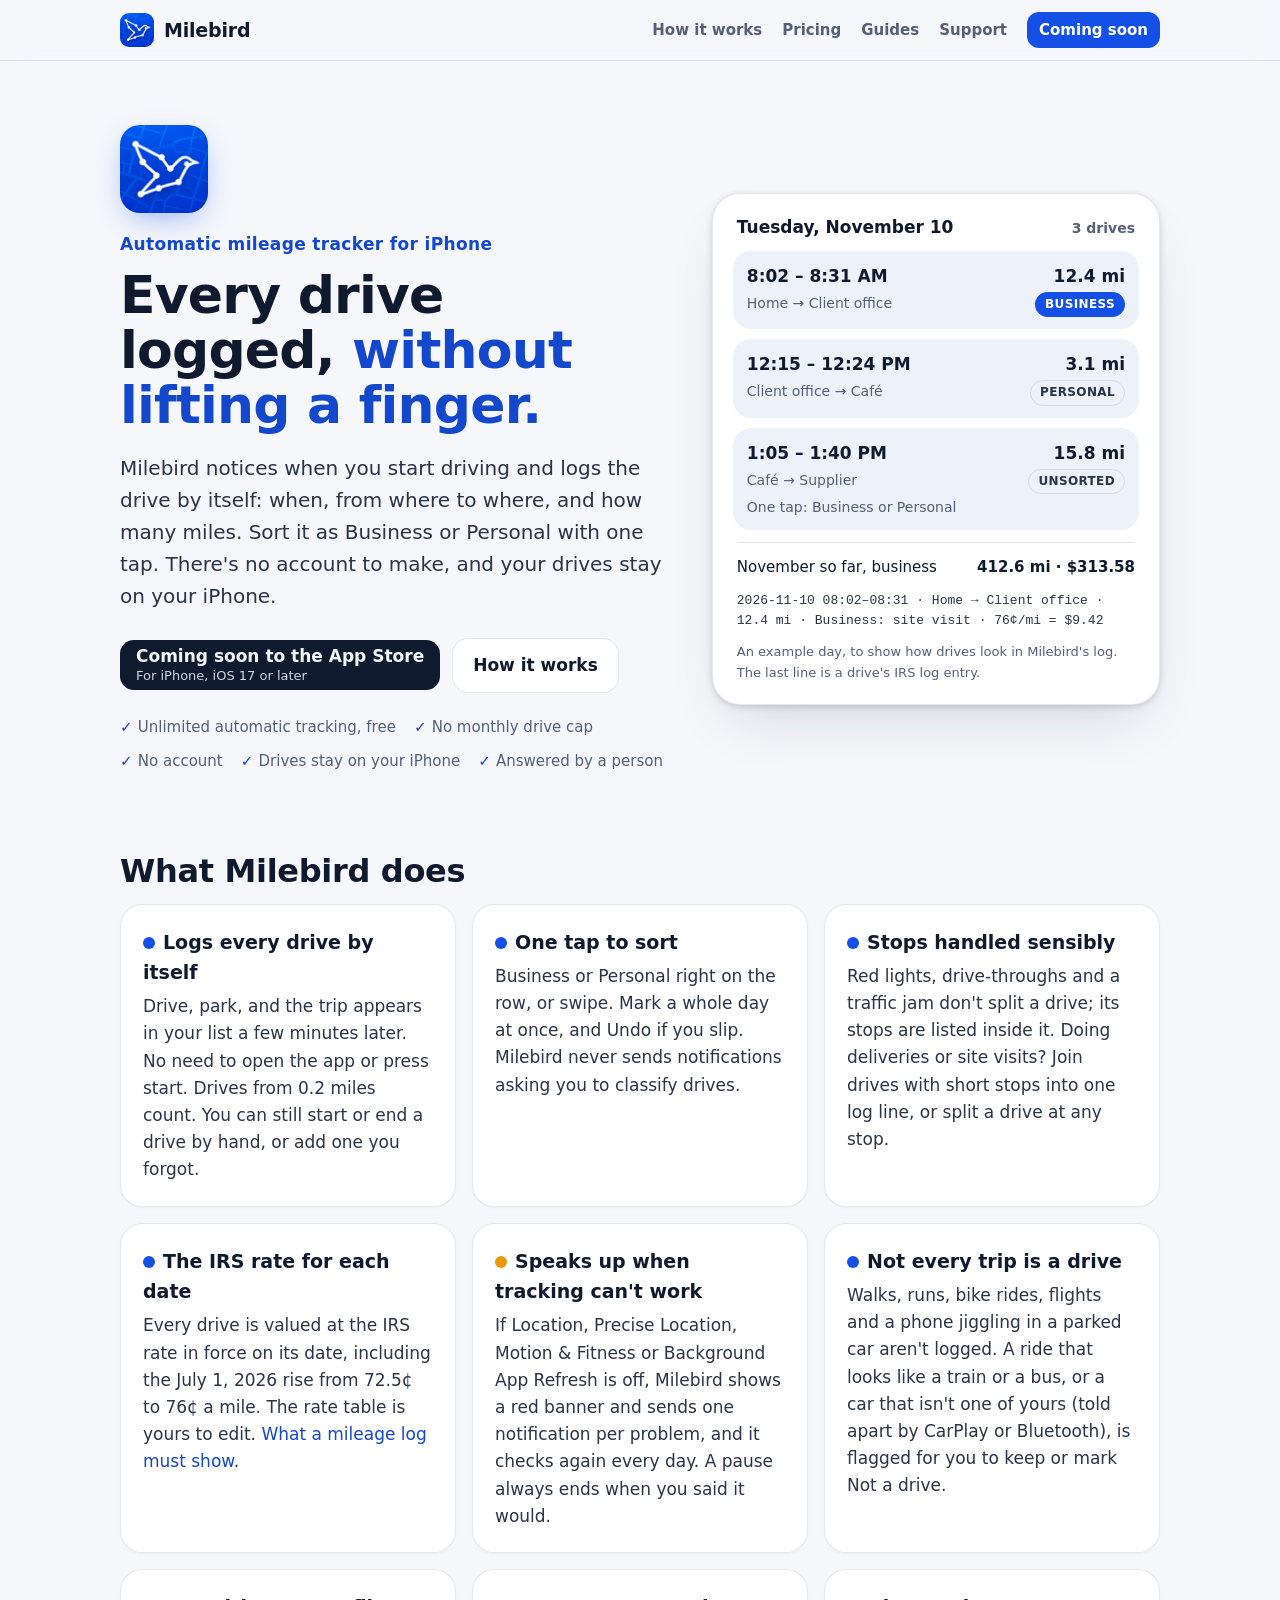
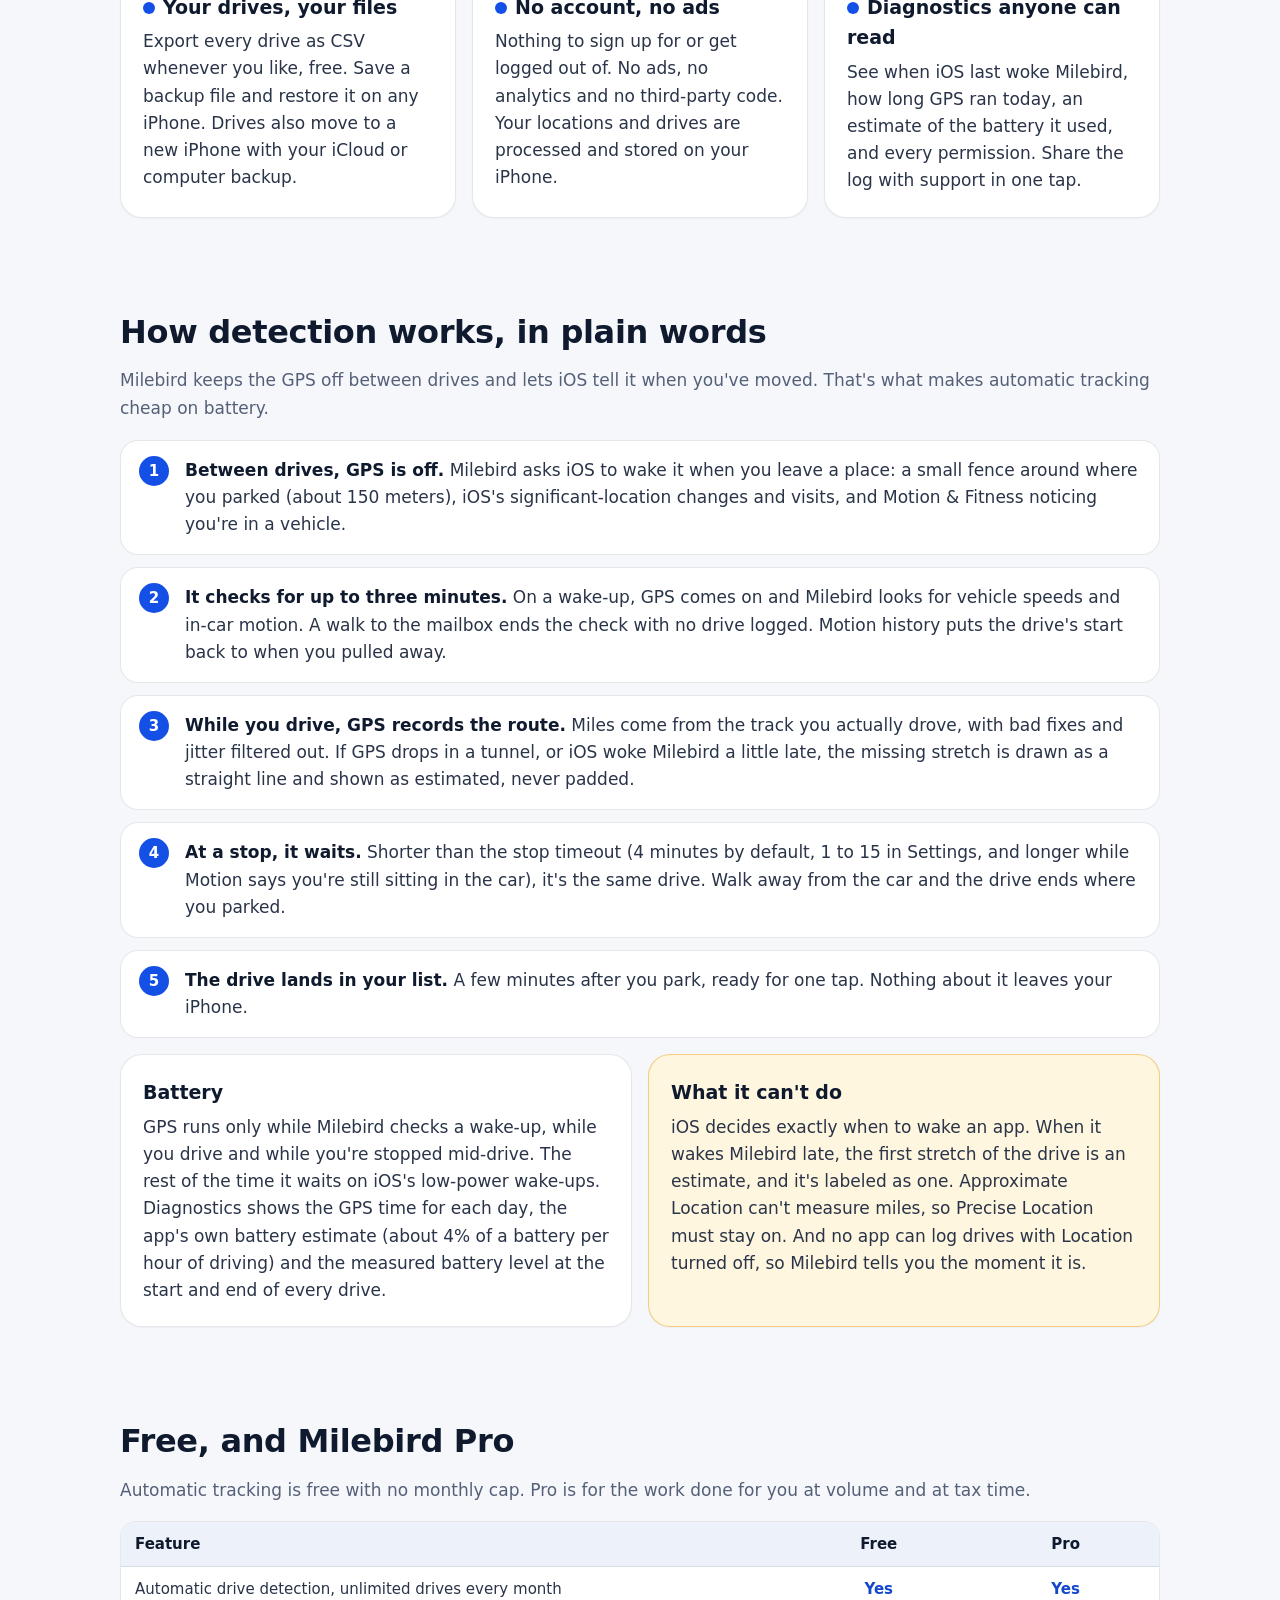
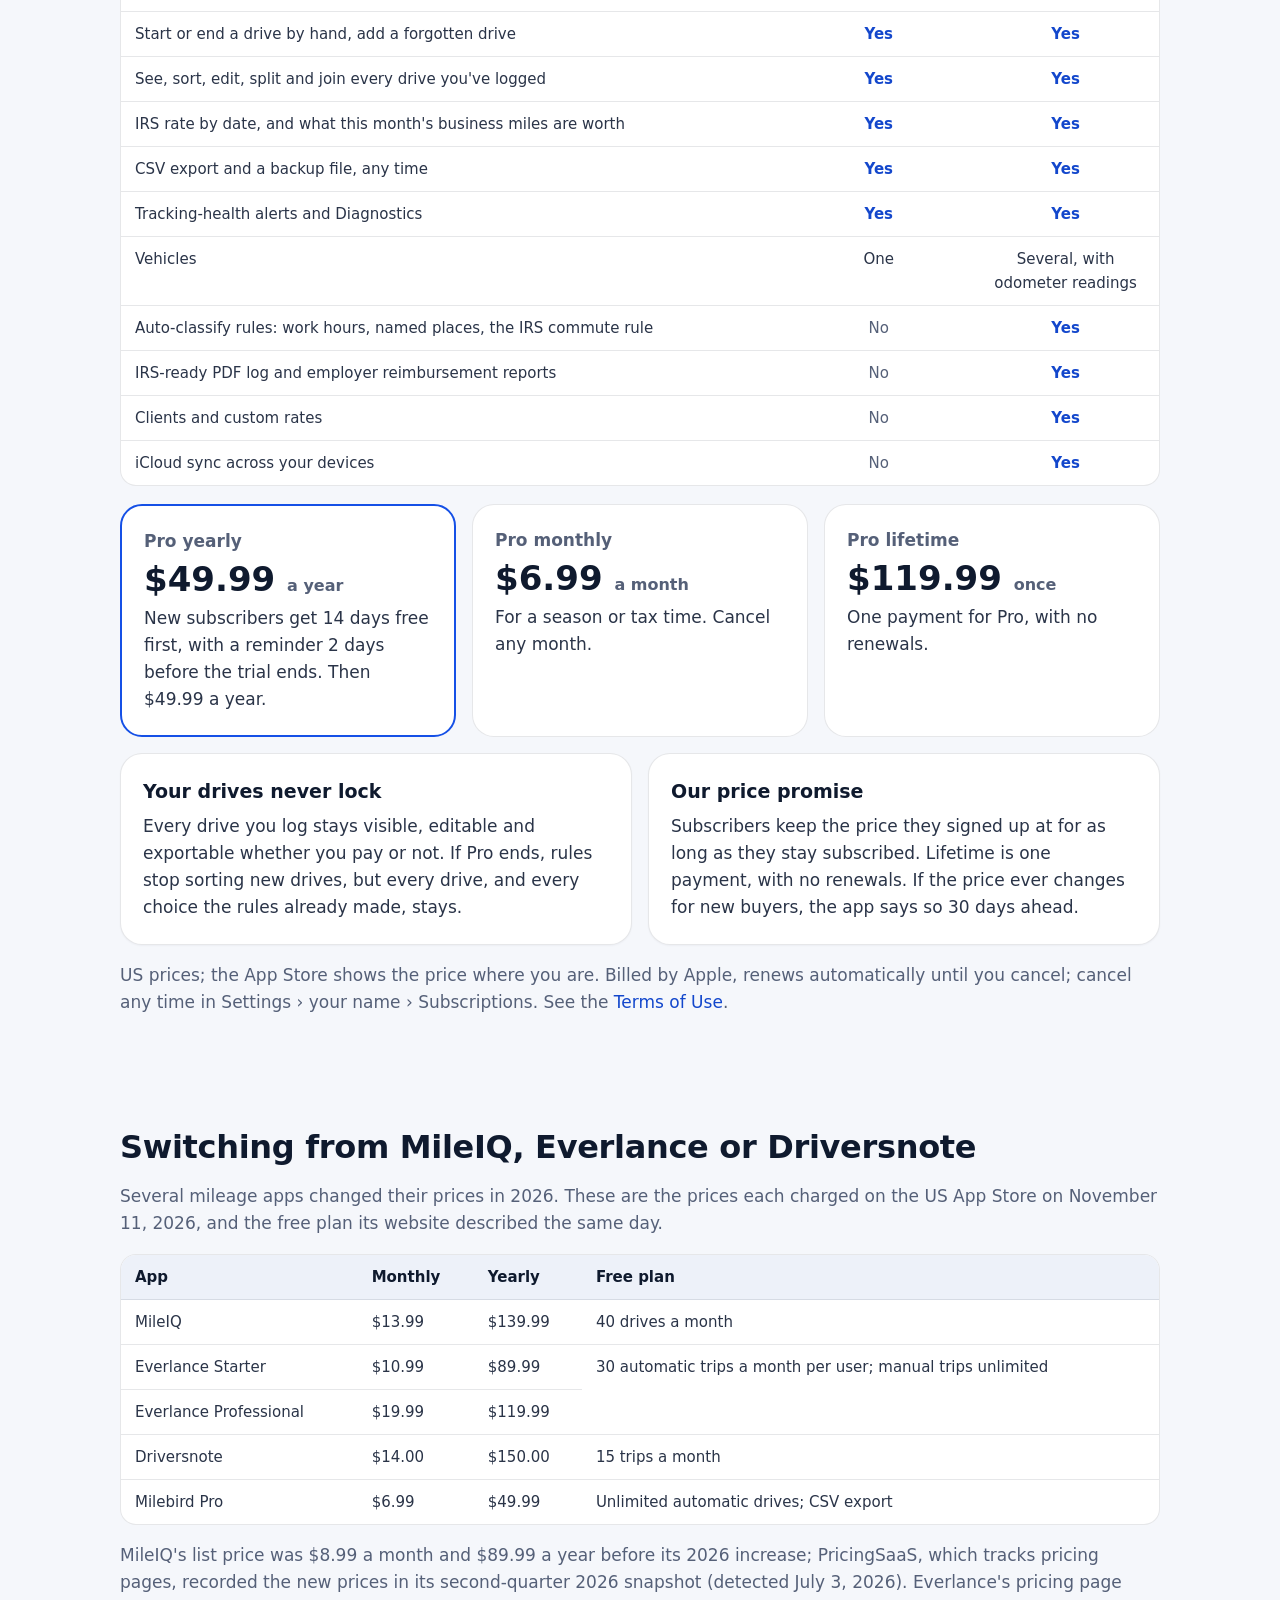
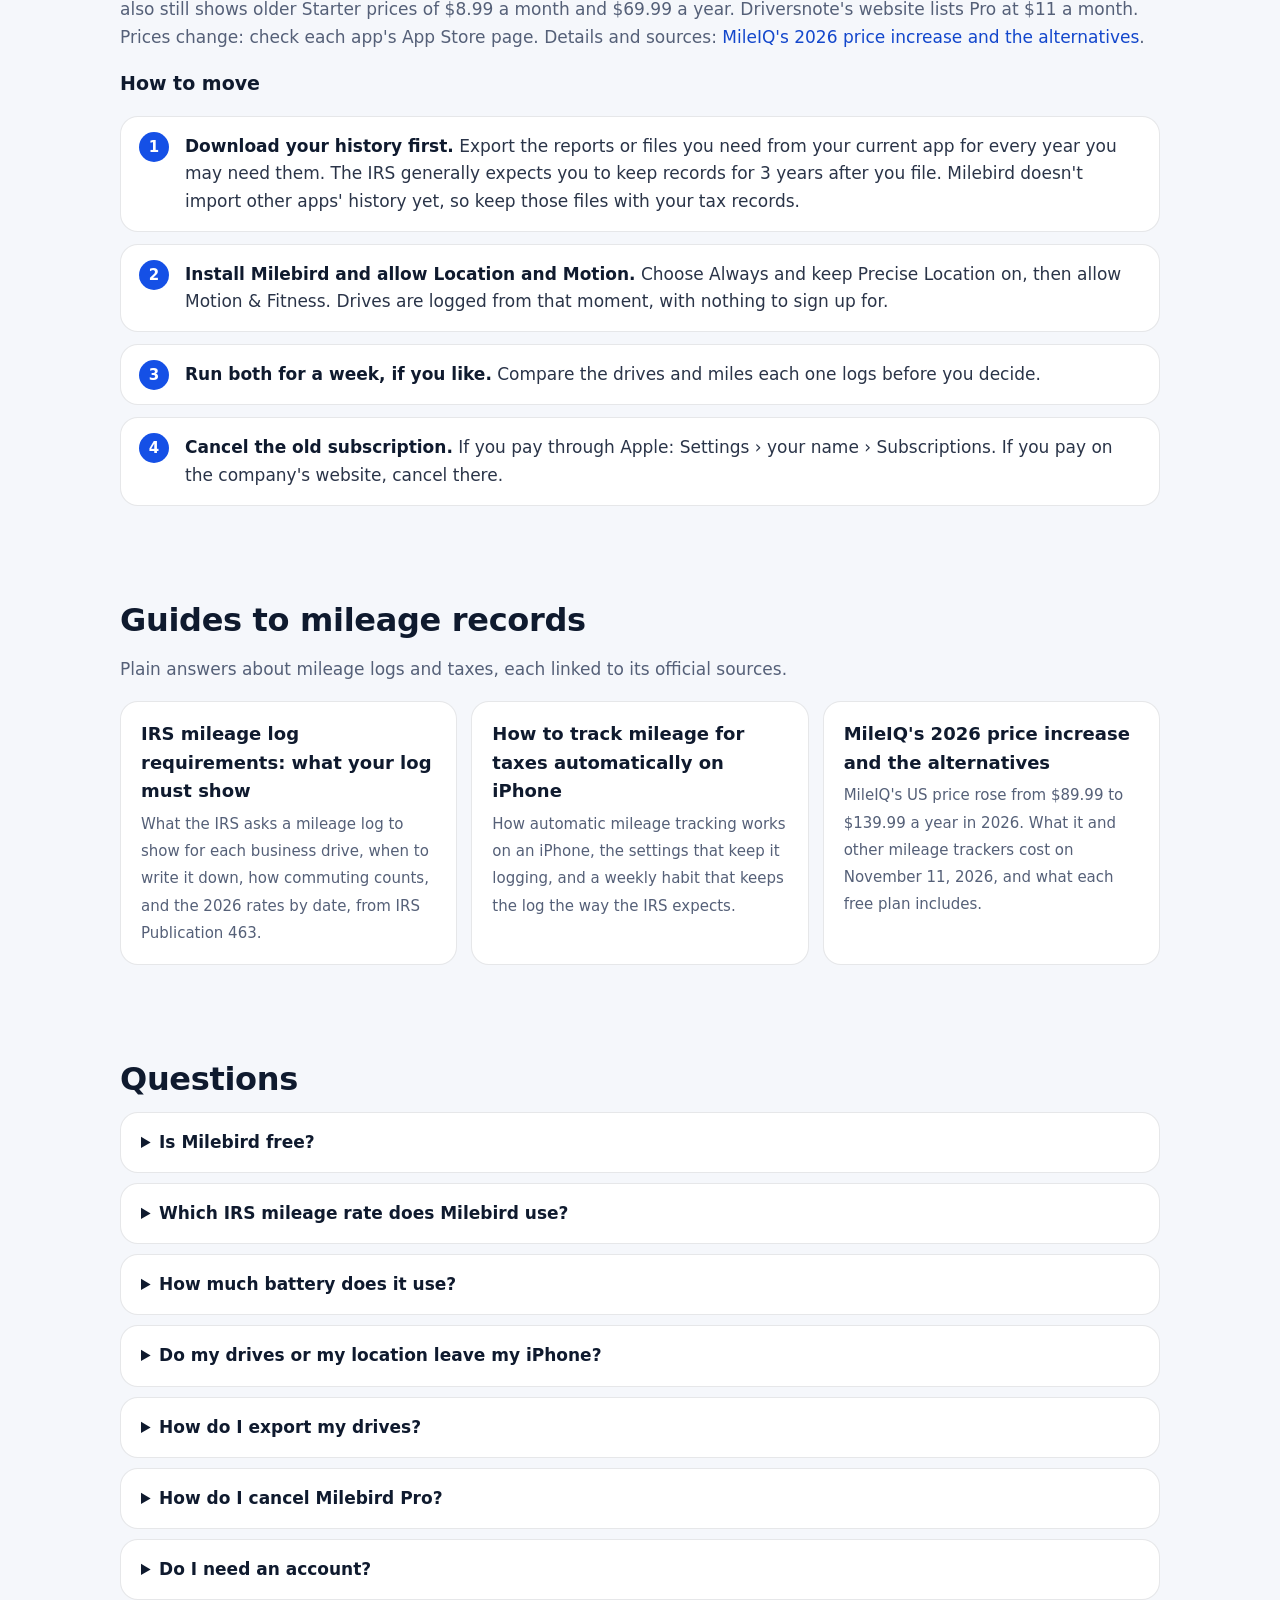
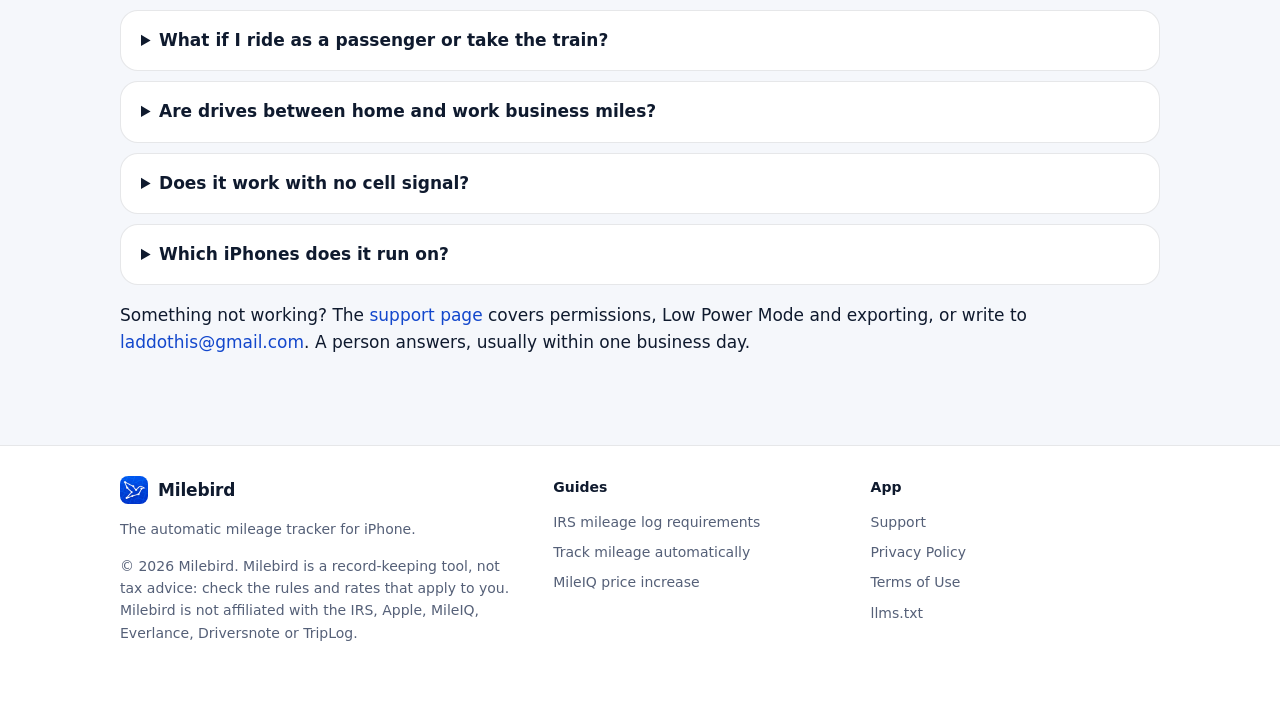
==== index.html @ 68b722ca "Milebird website: home, support, privacy, terms, three sourced guides, icon Automatic mileage tracke" ====
<!doctype html>
<html lang="en">
<head>
<meta charset="utf-8">
<meta name="viewport" content="width=device-width, initial-scale=1">
<title>Milebird: Automatic Mileage Tracker for iPhone, Free</title>
<meta name="description" content="Automatic mileage log for iPhone: every drive logged by itself, one-tap business or personal, the IRS rate by date. Unlimited tracking free, no account.">
<meta name="robots" content="index,follow,max-snippet:-1,max-image-preview:large">
<link rel="canonical" href="https://coderalert0.github.io/milebird-site/">
<meta name="color-scheme" content="light dark">
<meta name="theme-color" content="#f5f7fb" media="(prefers-color-scheme: light)">
<meta name="theme-color" content="#0b1020" media="(prefers-color-scheme: dark)">
<meta property="og:type" content="website">
<meta property="og:site_name" content="Milebird">
<meta property="og:title" content="Milebird: Automatic Mileage Tracker for iPhone, Free">
<meta property="og:description" content="Automatic mileage log for iPhone: every drive logged by itself, one-tap business or personal, the IRS rate by date. Unlimited tracking free, no account.">
<meta property="og:url" content="https://coderalert0.github.io/milebird-site/">
<meta property="og:image" content="https://coderalert0.github.io/milebird-site/img/og.png">
<meta property="og:image:width" content="1200">
<meta property="og:image:height" content="630">
<meta property="og:image:alt" content="Milebird, the automatic mileage tracker for iPhone: every drive logged, without lifting a finger">
<meta name="twitter:card" content="summary_large_image">
<link rel="icon" type="image/png" sizes="32x32" href="favicon-32.png">
<link rel="apple-touch-icon" href="icon.png">
<link rel="stylesheet" href="style.css">
<link rel="alternate" type="text/plain" title="llms.txt" href="llms.txt">
<script type="application/ld+json">{"@context": "https://schema.org", "@type": "WebSite", "name": "Milebird", "url": "https://coderalert0.github.io/milebird-site/", "description": "Automatic mileage log for iPhone: every drive logged by itself, one-tap business or personal, the IRS rate by date. Unlimited tracking free, no account.", "publisher": {"@type": "Organization", "name": "Milebird", "url": "https://coderalert0.github.io/milebird-site/", "logo": "https://coderalert0.github.io/milebird-site/img/icon-512.png"}, "inLanguage": "en-US"}</script>
<script type="application/ld+json">{"@context": "https://schema.org", "@type": "MobileApplication", "name": "Mileage Tracker: Milebird", "alternateName": "Milebird", "url": "https://coderalert0.github.io/milebird-site/", "operatingSystem": "iOS 17.0 or later", "applicationCategory": "FinanceApplication", "description": "Milebird is an automatic mileage tracker for iPhone. It notices when you start driving and logs each drive by itself (date, times, where from and to, and miles), so self-employed people and employees who drive for work can mark drives Business or Personal with one tap and keep an IRS-style mileage log. Unlimited automatic tracking is free, with no account, and drives stay on the iPhone.", "featureList": ["Automatic drive detection with no monthly cap", "One-tap Business or Personal", "Mark a whole day, with Undo", "IRS standard mileage rate by date, including the July 1, 2026 change", "CSV export and backup file", "Tracking-health alerts", "Diagnostics", "Split and join drives at stops", "Auto-classify rules (Pro)", "IRS-ready PDF and reimbursement reports (Pro)", "Several vehicles and odometer readings (Pro)", "iCloud sync (Pro)"], "inLanguage": "en", "publisher": {"@type": "Organization", "name": "Milebird", "url": "https://coderalert0.github.io/milebird-site/", "logo": "https://coderalert0.github.io/milebird-site/img/icon-512.png"}, "offers": [{"@type": "Offer", "name": "Milebird (free, unlimited automatic tracking)", "price": "0", "priceCurrency": "USD"}, {"@type": "Offer", "name": "Milebird Pro, monthly", "price": "6.99", "priceCurrency": "USD"}, {"@type": "Offer", "name": "Milebird Pro, yearly", "price": "49.99", "priceCurrency": "USD"}, {"@type": "Offer", "name": "Milebird Pro, lifetime", "price": "119.99", "priceCurrency": "USD"}], "image": "https://coderalert0.github.io/milebird-site/img/icon-512.png"}</script>
<script type="application/ld+json">{"@context": "https://schema.org", "@type": "FAQPage", "mainEntity": [{"@type": "Question", "name": "Is Milebird free?", "acceptedAnswer": {"@type": "Answer", "text": "Yes. Automatic tracking is free with no monthly cap: every drive is logged, and you can view, sort, edit and export every one as CSV, with no account. Milebird Pro adds auto-classify rules, IRS-ready PDF and reimbursement reports, several vehicles with odometer readings, clients and custom rates, and iCloud sync, for $6.99 a month, $49.99 a year (14 days free for new subscribers) or $119.99 once, in the US."}}, {"@type": "Question", "name": "Which IRS mileage rate does Milebird use?", "acceptedAnswer": {"@type": "Answer", "text": "The rate in force on the date of each drive. For 2026 the IRS set the business rate at 72.5 cents a mile from January 1 and raised it to 76 cents for miles driven from July 1, 2026 (medical and moving: 20.5 cents, then 23.5; charity: 14 cents all year). So a drive on June 30 is valued at 72.5¢ and one on July 1 at 76¢. You can edit the table, or add a rate when the IRS announces a new one."}}, {"@type": "Question", "name": "How much battery does it use?", "acceptedAnswer": {"@type": "Answer", "text": "Little between drives, because the GPS is off: iOS wakes Milebird when you move. GPS runs while Milebird checks a possible drive, while you drive and at stops during a drive. Diagnostics shows the GPS time for each day and the app's own estimate (about 4% of a battery per hour of driving), with the measured battery level at the start and end of each drive."}}, {"@type": "Question", "name": "Do my drives or my location leave my iPhone?", "acceptedAnswer": {"@type": "Answer", "text": "No. Location and motion are processed on your iPhone, and your drives are stored there (and in your iPhone's own iCloud or computer backup). Milebird has no account, no server, no analytics and no third-party code. Maps of your drives are drawn with Apple Maps. See the privacy policy."}}, {"@type": "Question", "name": "How do I export my drives?", "acceptedAnswer": {"@type": "Answer", "text": "Settings › Your data › Export all drives (CSV) gives you every drive with its date, start and end times, from, to, miles, category, purpose, vehicle, rate and value. Send it to Mail, Files or your accountant. You can also save a backup file there and restore it on any iPhone. Both are free, always."}}, {"@type": "Question", "name": "How do I cancel Milebird Pro?", "acceptedAnswer": {"@type": "Answer", "text": "Pro is billed by Apple. On your iPhone go to Settings › your name › Subscriptions › Milebird and cancel at least 24 hours before the current period ends. You keep every drive, and you can still export them all."}}, {"@type": "Question", "name": "Do I need an account?", "acceptedAnswer": {"@type": "Answer", "text": "No. There's nothing to sign up for, so there's nothing to get logged out of. Open the app, allow Location and Motion & Fitness, and drive."}}, {"@type": "Question", "name": "What if I ride as a passenger or take the train?", "acceptedAnswer": {"@type": "Answer", "text": "Rides that look like a train or a bus, and rides in a car that isn't one of yours (Milebird tells your cars apart by their CarPlay or Bluetooth connection, once you mark them in Settings › My cars), are flagged for you. Keep the drive, or tap Not a drive to keep it out of your totals."}}, {"@type": "Question", "name": "Are drives between home and work business miles?", "acceptedAnswer": {"@type": "Answer", "text": "Usually not. The IRS treats driving between home and your regular place of work as personal commuting, however far it is. Milebird's rules follow that, unless you tell it your home is your main place of business. See what an IRS mileage log must show."}}, {"@type": "Question", "name": "Does it work with no cell signal?", "acceptedAnswer": {"@type": "Answer", "text": "Yes. GPS doesn't need a cell signal, and detection and logging happen on the iPhone with no internet. Only the street map behind a drive's route needs a connection to load."}}, {"@type": "Question", "name": "Which iPhones does it run on?", "acceptedAnswer": {"@type": "Answer", "text": "iPhone with iOS 17 or later."}}]}</script>
</head>
<body>
<a class="skip" href="#main">Skip to content</a>
<header class="topbar">
  <div class="topbar-in">
    <a class="brand" href="./"><img src="icon.png" alt="" width="34" height="34"><span>Milebird</span></a>
    <nav class="nav" aria-label="Site">
      <a class="hide-sm" href="./#detection">How it works</a>
      <a class="hide-sm" href="./#pricing">Pricing</a>
      <a class="hide-sm" href="./#guides">Guides</a>
      <a href="support.html">Support</a>
      <a class="nav-cta" href="./#get">Coming soon</a>
    </nav>
  </div>
</header>
<main id="main">
<section class="hero">
  <div>
    <img class="hero-icon" src="icon.png" alt="Milebird app icon" width="88" height="88">
    <span class="eyebrow">Automatic mileage tracker for iPhone</span>
    <h1>Every drive logged, <em>without lifting a finger.</em></h1>
    <p class="lead">Milebird notices when you start driving and logs the drive by itself: when, from where to where, and how many miles. Sort it as Business or Personal with one tap. There's no account to make, and your drives stay on your iPhone.</p>
    <div class="actions" id="get">
      <span class="soon">Coming soon to the App Store<small>For iPhone, iOS 17 or later</small></span>
      <a class="btn btn-ghost" href="#detection">How it works</a>
    </div>
    <div class="facts"><span>Unlimited automatic tracking, free</span><span>No monthly drive cap</span><span>No account</span><span>Drives stay on your iPhone</span><span>Answered by a person</span></div>
  </div>
  <figure class="logcard">
    <p class="day">Tuesday, November 10 <span>3 drives</span></p>
    <ol>
      <li><span class="t">8:02 – 8:31 AM</span><span class="m">12.4 mi</span><span class="p">Home → Client office</span><span class="tag biz">BUSINESS</span></li>
      <li><span class="t">12:15 – 12:24 PM</span><span class="m">3.1 mi</span><span class="p">Client office → Café</span><span class="tag">PERSONAL</span></li>
      <li><span class="t">1:05 – 1:40 PM</span><span class="m">15.8 mi</span><span class="p">Café → Supplier</span><span class="tag">UNSORTED</span><span class="p choose-note">One tap: Business or Personal</span></li>
    </ol>
    <p class="sum"><span>November so far, business</span><strong>412.6 mi · $313.58</strong></p>
    <p class="irs">2026-11-10 08:02–08:31 · Home → Client office · 12.4 mi · Business: site visit · 76¢/mi = $9.42</p>
    <figcaption>An example day, to show how drives look in Milebird's log. The last line is a drive's IRS log entry.</figcaption>
  </figure>
</section>

<section class="wrap" id="how">
  <h2>What Milebird does</h2>
  <div class="grid">
    <div class="card"><h3><span class="dot"></span>Logs every drive by itself</h3><p>Drive, park, and the trip appears in your list a few minutes later. No need to open the app or press start. Drives from 0.2 miles count. You can still start or end a drive by hand, or add one you forgot.</p></div>
    <div class="card"><h3><span class="dot"></span>One tap to sort</h3><p>Business or Personal right on the row, or swipe. Mark a whole day at once, and Undo if you slip. Milebird never sends notifications asking you to classify drives.</p></div>
    <div class="card"><h3><span class="dot"></span>Stops handled sensibly</h3><p>Red lights, drive-throughs and a traffic jam don't split a drive; its stops are listed inside it. Doing deliveries or site visits? Join drives with short stops into one log line, or split a drive at any stop.</p></div>
    <div class="card"><h3><span class="dot"></span>The IRS rate for each date</h3><p>Every drive is valued at the IRS rate in force on its date, including the July 1, 2026 rise from 72.5¢ to 76¢ a mile. The rate table is yours to edit. <a href="irs-mileage-log-requirements.html">What a mileage log must show</a>.</p></div>
    <div class="card"><h3><span class="dot amber"></span>Speaks up when tracking can't work</h3><p>If Location, Precise Location, Motion &amp; Fitness or Background App Refresh is off, Milebird shows a red banner and sends one notification per problem, and it checks again every day. A pause always ends when you said it would.</p></div>
    <div class="card"><h3><span class="dot"></span>Not every trip is a drive</h3><p>Walks, runs, bike rides, flights and a phone jiggling in a parked car aren't logged. A ride that looks like a train or a bus, or a car that isn't one of yours (told apart by CarPlay or Bluetooth), is flagged for you to keep or mark Not a drive.</p></div>
    <div class="card"><h3><span class="dot"></span>Your drives, your files</h3><p>Export every drive as CSV whenever you like, free. Save a backup file and restore it on any iPhone. Drives also move to a new iPhone with your iCloud or computer backup.</p></div>
    <div class="card"><h3><span class="dot"></span>No account, no ads</h3><p>Nothing to sign up for or get logged out of. No ads, no analytics and no third-party code. Your locations and drives are processed and stored on your iPhone.</p></div>
    <div class="card"><h3><span class="dot"></span>Diagnostics anyone can read</h3><p>See when iOS last woke Milebird, how long GPS ran today, an estimate of the battery it used, and every permission. Share the log with support in one tap.</p></div>
  </div>
</section>

<section class="wrap" id="detection">
  <h2>How detection works, in plain words</h2>
  <p class="muted">Milebird keeps the GPS off between drives and lets iOS tell it when you've moved. That's what makes automatic tracking cheap on battery.</p>
  <ol class="steps">
    <li><strong>Between drives, GPS is off.</strong> Milebird asks iOS to wake it when you leave a place: a small fence around where you parked (about 150 meters), iOS's significant-location changes and visits, and Motion &amp; Fitness noticing you're in a vehicle.</li>
    <li><strong>It checks for up to three minutes.</strong> On a wake-up, GPS comes on and Milebird looks for vehicle speeds and in-car motion. A walk to the mailbox ends the check with no drive logged. Motion history puts the drive's start back to when you pulled away.</li>
    <li><strong>While you drive, GPS records the route.</strong> Miles come from the track you actually drove, with bad fixes and jitter filtered out. If GPS drops in a tunnel, or iOS woke Milebird a little late, the missing stretch is drawn as a straight line and shown as estimated, never padded.</li>
    <li><strong>At a stop, it waits.</strong> Shorter than the stop timeout (4 minutes by default, 1 to 15 in Settings, and longer while Motion says you're still sitting in the car), it's the same drive. Walk away from the car and the drive ends where you parked.</li>
    <li><strong>The drive lands in your list.</strong> A few minutes after you park, ready for one tap. Nothing about it leaves your iPhone.</li>
  </ol>
  <div class="two">
    <div class="card"><h3>Battery</h3><p>GPS runs only while Milebird checks a wake-up, while you drive and while you're stopped mid-drive. The rest of the time it waits on iOS's low-power wake-ups. Diagnostics shows the GPS time for each day, the app's own battery estimate (about 4% of a battery per hour of driving) and the measured battery level at the start and end of every drive.</p></div>
    <div class="card honest"><h3>What it can't do</h3><p>iOS decides exactly when to wake an app. When it wakes Milebird late, the first stretch of the drive is an estimate, and it's labeled as one. Approximate Location can't measure miles, so Precise Location must stay on. And no app can log drives with Location turned off, so Milebird tells you the moment it is.</p></div>
  </div>
</section>

<section class="wrap" id="pricing">
  <h2>Free, and Milebird Pro</h2>
  <p class="muted">Automatic tracking is free with no monthly cap. Pro is for the work done for you at volume and at tax time.</p>
  <div class="table-wrap">
    <table class="compare">
      <thead><tr><th scope="col">Feature</th><th scope="col">Free</th><th scope="col">Pro</th></tr></thead>
      <tbody>
        <tr><td>Automatic drive detection, unlimited drives every month</td><td class="yes">Yes</td><td class="yes">Yes</td></tr>
        <tr><td>Start or end a drive by hand, add a forgotten drive</td><td class="yes">Yes</td><td class="yes">Yes</td></tr>
        <tr><td>See, sort, edit, split and join every drive you've logged</td><td class="yes">Yes</td><td class="yes">Yes</td></tr>
        <tr><td>IRS rate by date, and what this month's business miles are worth</td><td class="yes">Yes</td><td class="yes">Yes</td></tr>
        <tr><td>CSV export and a backup file, any time</td><td class="yes">Yes</td><td class="yes">Yes</td></tr>
        <tr><td>Tracking-health alerts and Diagnostics</td><td class="yes">Yes</td><td class="yes">Yes</td></tr>
        <tr><td>Vehicles</td><td>One</td><td>Several, with odometer readings</td></tr>
        <tr><td>Auto-classify rules: work hours, named places, the IRS commute rule</td><td class="no">No</td><td class="yes">Yes</td></tr>
        <tr><td>IRS-ready PDF log and employer reimbursement reports</td><td class="no">No</td><td class="yes">Yes</td></tr>
        <tr><td>Clients and custom rates</td><td class="no">No</td><td class="yes">Yes</td></tr>
        <tr><td>iCloud sync across your devices</td><td class="no">No</td><td class="yes">Yes</td></tr>
      </tbody>
    </table>
  </div>
  <div class="prices">
    <div class="price main"><h3>Pro yearly</h3><p class="amount">$49.99 <span>a year</span></p><p>New subscribers get 14 days free first, with a reminder 2 days before the trial ends. Then $49.99 a year.</p></div>
    <div class="price"><h3>Pro monthly</h3><p class="amount">$6.99 <span>a month</span></p><p>For a season or tax time. Cancel any month.</p></div>
    <div class="price"><h3>Pro lifetime</h3><p class="amount">$119.99 <span>once</span></p><p>One payment for Pro, with no renewals.</p></div>
  </div>
  <div class="two">
    <div class="card"><h3>Your drives never lock</h3><p>Every drive you log stays visible, editable and exportable whether you pay or not. If Pro ends, rules stop sorting new drives, but every drive, and every choice the rules already made, stays.</p></div>
    <div class="card"><h3>Our price promise</h3><p>Subscribers keep the price they signed up at for as long as they stay subscribed. Lifetime is one payment, with no renewals. If the price ever changes for new buyers, the app says so 30 days ahead.</p></div>
  </div>
  <p class="muted">US prices; the App Store shows the price where you are. Billed by Apple, renews automatically until you cancel; cancel any time in Settings › your name › Subscriptions. See the <a href="terms.html">Terms of Use</a>.</p>
</section>

<section class="wrap" id="switch">
  <h2>Switching from MileIQ, Everlance or Driversnote</h2>
  <p class="muted">Several mileage apps changed their prices in 2026. These are the prices each charged on the US App Store on November 11, 2026, and the free plan its website described the same day.</p>
  <div class="table-wrap">
    <table>
      <thead><tr><th scope="col">App</th><th scope="col">Monthly</th><th scope="col">Yearly</th><th scope="col">Free plan</th></tr></thead>
      <tbody>
        <tr><td>MileIQ</td><td>$13.99</td><td>$139.99</td><td>40 drives a month</td></tr>
        <tr><td>Everlance Starter</td><td>$10.99</td><td>$89.99</td><td rowspan="2">30 automatic trips a month per user; manual trips unlimited</td></tr>
        <tr><td>Everlance Professional</td><td>$19.99</td><td>$119.99</td></tr>
        <tr><td>Driversnote</td><td>$14.00</td><td>$150.00</td><td>15 trips a month</td></tr>
        <tr><td>Milebird Pro</td><td>$6.99</td><td>$49.99</td><td>Unlimited automatic drives; CSV export</td></tr>
      </tbody>
    </table>
  </div>
  <p class="muted">MileIQ's list price was $8.99 a month and $89.99 a year before its 2026 increase; PricingSaaS, which tracks pricing pages, recorded the new prices in its second-quarter 2026 snapshot (detected July 3, 2026). Everlance's pricing page also still shows older Starter prices of $8.99 a month and $69.99 a year. Driversnote's website lists Pro at $11 a month. Prices change: check each app's App Store page. Details and sources: <a href="mileiq-price-increase-alternatives.html">MileIQ's 2026 price increase and the alternatives</a>.</p>
  <h3>How to move</h3>
  <ol class="steps">
    <li><strong>Download your history first.</strong> Export the reports or files you need from your current app for every year you may need them. The IRS generally expects you to keep records for 3 years after you file. Milebird doesn't import other apps' history yet, so keep those files with your tax records.</li>
    <li><strong>Install Milebird and allow Location and Motion.</strong> Choose Always and keep Precise Location on, then allow Motion &amp; Fitness. Drives are logged from that moment, with nothing to sign up for.</li>
    <li><strong>Run both for a week, if you like.</strong> Compare the drives and miles each one logs before you decide.</li>
    <li><strong>Cancel the old subscription.</strong> If you pay through Apple: Settings › your name › Subscriptions. If you pay on the company's website, cancel there.</li>
  </ol>
</section>

<section class="wrap" id="guides">
  <h2>Guides to mileage records</h2>
  <p class="muted">Plain answers about mileage logs and taxes, each linked to its official sources.</p>
  <ul class="guides"><li><a href="irs-mileage-log-requirements.html"><strong>IRS mileage log requirements: what your log must show</strong><span>What the IRS asks a mileage log to show for each business drive, when to write it down, how commuting counts, and the 2026 rates by date, from IRS Publication 463.</span></a></li><li><a href="how-to-track-mileage-automatically.html"><strong>How to track mileage for taxes automatically on iPhone</strong><span>How automatic mileage tracking works on an iPhone, the settings that keep it logging, and a weekly habit that keeps the log the way the IRS expects.</span></a></li><li><a href="mileiq-price-increase-alternatives.html"><strong>MileIQ&#x27;s 2026 price increase and the alternatives</strong><span>MileIQ&#x27;s US price rose from $89.99 to $139.99 a year in 2026. What it and other mileage trackers cost on November 11, 2026, and what each free plan includes.</span></a></li></ul>
</section>

<section class="wrap" id="faq">
  <h2>Questions</h2>
  <details><summary>Is Milebird free?</summary><p>Yes. Automatic tracking is free with no monthly cap: every drive is logged, and you can view, sort, edit and export every one as CSV, with no account. Milebird Pro adds auto-classify rules, IRS-ready PDF and reimbursement reports, several vehicles with odometer readings, clients and custom rates, and iCloud sync, for $6.99 a month, $49.99 a year (14 days free for new subscribers) or $119.99 once, in the US.</p></details>
  <details><summary>Which IRS mileage rate does Milebird use?</summary><p>The rate in force on the date of each drive. For 2026 the IRS set the business rate at 72.5 cents a mile from January 1 and raised it to 76 cents for miles driven from July 1, 2026 (medical and moving: 20.5 cents, then 23.5; charity: 14 cents all year). So a drive on June 30 is valued at 72.5¢ and one on July 1 at 76¢. You can edit the table, or add a rate when the IRS announces a new one.</p></details>
  <details><summary>How much battery does it use?</summary><p>Little between drives, because the GPS is off: iOS wakes Milebird when you move. GPS runs while Milebird checks a possible drive, while you drive and at stops during a drive. Diagnostics shows the GPS time for each day and the app's own estimate (about 4% of a battery per hour of driving), with the measured battery level at the start and end of each drive.</p></details>
  <details><summary>Do my drives or my location leave my iPhone?</summary><p>No. Location and motion are processed on your iPhone, and your drives are stored there (and in your iPhone's own iCloud or computer backup). Milebird has no account, no server, no analytics and no third-party code. Maps of your drives are drawn with Apple Maps. See the <a href="privacy.html">privacy policy</a>.</p></details>
  <details><summary>How do I export my drives?</summary><p>Settings › Your data › Export all drives (CSV) gives you every drive with its date, start and end times, from, to, miles, category, purpose, vehicle, rate and value. Send it to Mail, Files or your accountant. You can also save a backup file there and restore it on any iPhone. Both are free, always.</p></details>
  <details><summary>How do I cancel Milebird Pro?</summary><p>Pro is billed by Apple. On your iPhone go to Settings › your name › Subscriptions › Milebird and cancel at least 24 hours before the current period ends. You keep every drive, and you can still export them all.</p></details>
  <details><summary>Do I need an account?</summary><p>No. There's nothing to sign up for, so there's nothing to get logged out of. Open the app, allow Location and Motion &amp; Fitness, and drive.</p></details>
  <details><summary>What if I ride as a passenger or take the train?</summary><p>Rides that look like a train or a bus, and rides in a car that isn't one of yours (Milebird tells your cars apart by their CarPlay or Bluetooth connection, once you mark them in Settings › My cars), are flagged for you. Keep the drive, or tap Not a drive to keep it out of your totals.</p></details>
  <details><summary>Are drives between home and work business miles?</summary><p>Usually not. The IRS treats driving between home and your regular place of work as personal commuting, however far it is. Milebird's rules follow that, unless you tell it your home is your main place of business. See <a href="irs-mileage-log-requirements.html">what an IRS mileage log must show</a>.</p></details>
  <details><summary>Does it work with no cell signal?</summary><p>Yes. GPS doesn't need a cell signal, and detection and logging happen on the iPhone with no internet. Only the street map behind a drive's route needs a connection to load.</p></details>
  <details><summary>Which iPhones does it run on?</summary><p>iPhone with iOS 17 or later.</p></details>
  <p>Something not working? The <a href="support.html">support page</a> covers permissions, Low Power Mode and exporting, or write to <span class="email">laddothis at gmail dot com</span>. A person answers, usually within one business day.</p>
</section>

</main>
<footer>
  <div class="in">
    <div class="foot-about">
      <a class="brand" href="./"><img src="icon.png" alt="" width="28" height="28"><span>Milebird</span></a>
      <p>The automatic mileage tracker for iPhone.</p>
      <p>© 2026 Milebird. Milebird is a record-keeping tool, not tax advice: check the rules and rates that apply to you. Milebird is not affiliated with the IRS, Apple, MileIQ, Everlance, Driversnote or TripLog.</p>
    </div>
    <nav aria-label="Guides"><p class="foot-title">Guides</p><a href="irs-mileage-log-requirements.html">IRS mileage log requirements</a><a href="how-to-track-mileage-automatically.html">Track mileage automatically</a><a href="mileiq-price-increase-alternatives.html">MileIQ price increase</a></nav>
    <nav aria-label="App"><p class="foot-title">App</p><a href="support.html">Support</a><a href="privacy.html">Privacy Policy</a><a href="terms.html">Terms of Use</a><a href="llms.txt">llms.txt</a></nav>
  </div>
</footer>
<script src="site.js"></script>
</body>
</html>
---- style.css ----
/* Milebird's site: cool paper and the icon's blue (#1550E6), with a road-sign amber, in light and dark. Layout from
   Mapsheet's site. Colors live in the tokens below; dark mode only redefines the tokens. */
:root { color-scheme:light dark;
        --bg:#f5f7fb; --surface:#ffffff; --raised:#edf1f9; --line:rgba(16,24,40,.10); --text:#0f1a2e; --body:#2a3448;
        --muted:#556078; --accent:#1550e6; --on-accent:#ffffff; --ink:#1347cc; --amber:#e89a0c; --amber-ink:#7a4a00;
        --amber-bg:#fff6df; --amber-line:rgba(232,154,12,.45); --answer-bg:#eaf0ff; --answer-line:rgba(21,80,230,.25);
        --topbar:rgba(245,247,251,.9); --shadow:rgba(16,24,40,.16); --radius:22px; }
@media (prefers-color-scheme: dark) {
  :root { --bg:#0b1020; --surface:#131a2d; --raised:#1a2338; --line:rgba(255,255,255,.11); --text:#eef2fb; --body:#c9d2e6;
          --muted:#9aa6c0; --accent:#5c8dff; --on-accent:#06102b; --ink:#8fb0ff; --amber:#f2b23a; --amber-ink:#f5c463;
          --amber-bg:#262012; --amber-line:rgba(242,178,58,.38); --answer-bg:#131f3d; --answer-line:rgba(143,176,255,.3);
          --topbar:rgba(11,16,32,.88); --shadow:rgba(0,0,0,.5); }
}
* { box-sizing:border-box; }
html { scroll-behavior:smooth; }
@media (prefers-reduced-motion: reduce) { html { scroll-behavior:auto; } }
body { margin:0; background:var(--bg); color:var(--text); font:17px/1.6 -apple-system, BlinkMacSystemFont, "SF Pro Text", "Segoe UI", system-ui, sans-serif; }
img { max-width:100%; height:auto; }
a { color:var(--ink); text-decoration:none; }
a:hover { text-decoration:underline; }
a:focus-visible, summary:focus-visible, button:focus-visible { outline:3px solid var(--accent); outline-offset:3px; border-radius:6px; }
.skip { position:absolute; left:-999px; } .skip:focus { left:16px; top:12px; z-index:10; background:var(--accent); color:var(--on-accent); padding:8px 12px; border-radius:10px; }
.topbar { position:sticky; top:0; z-index:5; background:var(--topbar); backdrop-filter:blur(14px); -webkit-backdrop-filter:blur(14px); border-bottom:1px solid var(--line); }
.topbar-in { max-width:1080px; margin:0 auto; padding:12px 20px; display:flex; align-items:center; justify-content:space-between; gap:16px; }
.brand { display:flex; flex-shrink:0; align-items:center; gap:10px; color:var(--text); font-weight:800; font-size:19px; letter-spacing:-.01em; }
.brand:hover { text-decoration:none; }
.brand img { width:34px; height:34px; border-radius:9px; }
.nav { display:flex; gap:20px; flex-wrap:wrap; align-items:center; justify-content:flex-end; } .nav a { color:var(--muted); font-weight:600; font-size:15px; } .nav a[aria-current] { color:var(--text); }
.nav-cta { background:var(--accent); color:var(--on-accent) !important; padding:6px 12px; border-radius:12px; }
.nav-cta:hover { text-decoration:none; filter:brightness(1.05); }
.hero { max-width:1080px; margin:0 auto; padding:64px 20px 32px; display:grid; grid-template-columns:1.1fr .9fr; gap:44px; align-items:center; }
.eyebrow { color:var(--ink); font-weight:700; letter-spacing:.02em; }
.hero-icon { display:block; width:88px; height:88px; border-radius:20px; margin:0 0 18px; box-shadow:0 10px 30px -8px rgba(21,80,230,.45); }
h1 { font:800 52px/1.06 ui-rounded, -apple-system, system-ui, sans-serif; margin:10px 0 18px; letter-spacing:-.015em; }
h1 em { font-style:normal; color:var(--ink); }
h2 { font:800 32px/1.15 ui-rounded, -apple-system, system-ui, sans-serif; margin:0 0 14px; letter-spacing:-.01em; }
h3 { font-size:19px; margin:0 0 6px; }
.lead { font-size:20px; color:var(--body); margin:0 0 26px; }
.actions { display:flex; gap:12px; flex-wrap:wrap; align-items:center; }
.btn { display:inline-flex; align-items:center; gap:8px; padding:13px 20px; border-radius:16px; font-weight:700; }
.btn-primary { background:var(--accent); color:var(--on-accent); } .btn-ghost { background:var(--surface); color:var(--text); border:1px solid var(--line); }
.btn:hover { text-decoration:none; filter:brightness(1.04); }
.badge { display:inline-flex; align-items:center; } .badge img { display:block; height:50px; width:auto; }
.soon { display:inline-flex; flex-direction:column; justify-content:center; min-height:50px; padding:6px 16px; border-radius:14px; background:var(--text); color:var(--bg); font-weight:700; line-height:1.25; }
.soon small { font-weight:500; font-size:13px; opacity:.85; }
.facts { display:flex; gap:10px 18px; flex-wrap:wrap; margin-top:22px; color:var(--muted); font-size:15px; }
.facts span::before { content:"✓ "; color:var(--ink); font-weight:800; }
.pro { display:inline-block; margin-left:6px; padding:1px 8px; border-radius:99px; background:var(--accent); color:var(--on-accent); font-size:12px; font-weight:800; letter-spacing:.04em; vertical-align:middle; }

/* The example log in the hero: real HTML text, not a picture. */
.logcard { margin:0; background:var(--surface); border:1px solid var(--line); border-radius:28px; padding:20px; box-shadow:0 2px 6px var(--shadow), 0 26px 60px -20px var(--shadow); }
.logcard .day { display:flex; justify-content:space-between; align-items:baseline; font-weight:800; margin:0 4px 10px; }
.logcard .day span { color:var(--muted); font-weight:600; font-size:14px; }
.logcard ol { list-style:none; margin:0; padding:0; display:grid; gap:10px; }
.logcard li { background:var(--raised); border-radius:18px; padding:12px 14px; display:grid; grid-template-columns:1fr auto; gap:2px 12px; }
.logcard .t { font-weight:700; font-variant-numeric:tabular-nums; }
.logcard .m { font-weight:800; font-variant-numeric:tabular-nums; text-align:right; }
.logcard .p { color:var(--muted); font-size:14px; }
.logcard .tag { justify-self:end; font-size:12px; font-weight:800; letter-spacing:.03em; padding:2px 9px; border-radius:99px; border:1px solid var(--line); color:var(--body); }
.logcard .tag.biz { background:var(--accent); color:var(--on-accent); border-color:transparent; }
.logcard .choose { grid-column:1 / -1; display:flex; gap:8px; margin-top:6px; }
.logcard .choose span { flex:1; text-align:center; font-size:14px; font-weight:700; padding:6px 0; border-radius:12px; background:var(--surface); border:1px solid var(--line); color:var(--text); }
.logcard .irs { margin:12px 4px 0; font:13px/1.5 ui-monospace, "SF Mono", Menlo, monospace; color:var(--body); }
.logcard figcaption { margin:12px 4px 0; color:var(--muted); font-size:13px; }
.logcard .sum { display:flex; flex-wrap:wrap; gap:2px 12px; justify-content:space-between; margin:12px 4px 0; padding-top:12px; border-top:1px solid var(--line); font-size:15px; }
.logcard .sum strong { font-variant-numeric:tabular-nums; }

.wrap { max-width:1080px; margin:0 auto; padding:48px 20px; }
.grid { display:grid; grid-template-columns:repeat(3, 1fr); gap:16px; }
.card { background:var(--surface); border:1px solid var(--line); border-radius:var(--radius); padding:22px; box-shadow:0 1px 2px rgba(16,24,40,.04); }
.card p { color:var(--body); margin:0; }
.card p + p { margin-top:10px; }
.dot { display:inline-block; width:12px; height:12px; border-radius:50%; margin-right:8px; vertical-align:middle; background:var(--accent); }
.dot.amber { background:var(--amber); }
.steps { list-style:none; counter-reset:step; padding:0; margin:18px 0 0; display:grid; gap:12px; }
.steps li { counter-increment:step; position:relative; background:var(--surface); border:1px solid var(--line); border-radius:18px; padding:16px 20px 16px 64px; color:var(--body); }
.steps li::before { content:counter(step); position:absolute; left:18px; top:15px; width:30px; height:30px; border-radius:50%; background:var(--accent); color:var(--on-accent); font-weight:800; display:grid; place-items:center; font-size:15px; }
.steps strong { color:var(--text); }
.two { display:grid; grid-template-columns:1fr 1fr; gap:16px; margin-top:16px; }
.list-tight { margin:8px 0 0; padding-left:20px; color:var(--body); } .list-tight li { margin:4px 0; }
.shots { display:grid; grid-template-columns:repeat(3, 1fr); gap:22px; }
.shots figure { margin:0; } .shots img { width:100%; border-radius:30px; box-shadow:0 18px 44px var(--shadow); }
.shots figcaption { color:var(--muted); font-size:15px; margin-top:14px; } .shots figcaption strong { color:var(--text); display:block; }
.honest { background:var(--amber-bg); border:1px solid var(--amber-line); }
.honest h2, .honest h3 { color:var(--text); } .honest p { color:var(--body); }
.prices { display:grid; grid-template-columns:repeat(3, 1fr); gap:16px; margin-top:18px; }
.price { background:var(--surface); border:1px solid var(--line); border-radius:var(--radius); padding:22px; }
.price.main { border:2px solid var(--accent); }
.price h3 { margin:0; font-size:17px; color:var(--muted); }
.price .amount { font:800 34px/1.1 ui-rounded, -apple-system, system-ui, sans-serif; color:var(--text); margin:6px 0; }
.price .amount span { font-size:16px; font-weight:600; color:var(--muted); }
.price p { margin:0; color:var(--body); }
.table-wrap { overflow-x:auto; margin:16px 0; border:1px solid var(--line); border-radius:16px; background:var(--surface); }
table { border-collapse:collapse; width:100%; font-size:15px; } th, td { text-align:left; padding:10px 14px; border-bottom:1px solid var(--line); vertical-align:top; }
th { background:var(--raised); color:var(--text); } tr:last-child td { border-bottom:0; } td { color:var(--body); }
.compare td:not(:first-child), .compare th:not(:first-child) { text-align:center; width:18%; }
.yes { color:var(--ink); font-weight:800; } .no { color:var(--muted); }
details { background:var(--surface); border:1px solid var(--line); border-radius:18px; padding:16px 20px; margin:10px 0; }
summary { cursor:pointer; font-weight:700; } details p { color:var(--body); margin:10px 0 0; }
.contact { display:flex; gap:16px; align-items:flex-start; margin-top:20px; }
.doc { max-width:760px; margin:0 auto; padding:48px 20px 72px; } .doc p, .doc li { color:var(--body); } .doc h2 { font-size:24px; margin-top:34px; }
.doc li { margin:6px 0; }
section[id], h2[id] { scroll-margin-top:80px; }
.muted { color:var(--muted); }
.guides { list-style:none; padding:0; margin:18px 0 0; display:grid; grid-template-columns:repeat(3, 1fr); gap:14px; }
.guides a { display:block; height:100%; background:var(--surface); border:1px solid var(--line); border-radius:18px; padding:18px 20px; color:var(--text); }
.guides a:hover { text-decoration:none; border-color:var(--accent); box-shadow:0 6px 18px rgba(16,24,40,.08); }
.guides strong { display:block; font-size:18px; margin-bottom:4px; } .guides span { color:var(--muted); font-size:15px; }
.guide { max-width:780px; margin:0 auto; padding:36px 20px 64px; }
.guide h1 { font-size:44px; }
.guide h2 { font-size:26px; margin-top:38px; } .guide h3 { margin-top:22px; }
.guide p, .guide li { color:var(--body); } .guide li { margin:6px 0; } .guide strong { color:var(--text); }
.guide code { background:var(--raised); padding:1px 6px; border-radius:6px; font-size:.9em; }
.crumbs { font-size:14px; color:var(--muted); } .crumbs a { color:var(--muted); }
.updated { color:var(--muted); font-size:14px; margin-top:-6px; }
.answer { background:var(--answer-bg); border:1px solid var(--answer-line); border-radius:var(--radius); padding:20px 22px; margin:22px 0; }
.answer h2 { font-size:15px; text-transform:uppercase; letter-spacing:.06em; color:var(--ink); margin:0 0 6px; } .answer p { margin:0; color:var(--text); font-size:18px; }
.toc { background:var(--surface); border:1px solid var(--line); border-radius:18px; padding:14px 20px; } .toc ul { margin:6px 0 0; padding-left:18px; }
.app-cta { display:flex; gap:18px; align-items:center; justify-content:space-between; flex-wrap:wrap; background:var(--surface); border:1px solid var(--line); border-radius:var(--radius); padding:20px 22px; margin:40px 0 0; }
.app-cta h2 { margin:0 0 4px; font-size:22px; } .app-cta p { margin:0; color:var(--body); }
.sources ul, .related ul { padding-left:18px; }
.sources li { overflow-wrap:anywhere; }
footer { border-top:1px solid var(--line); margin-top:24px; background:var(--surface); }
footer .in { max-width:1080px; margin:0 auto; padding:30px 20px 44px; display:grid; grid-template-columns:1.4fr 1fr 1fr; gap:28px; color:var(--muted); font-size:14px; }
footer .brand { font-size:17px; } footer .brand img { width:28px; height:28px; border-radius:8px; }
footer nav { display:flex; flex-direction:column; gap:8px; } footer nav a { color:var(--muted); }
.foot-title { color:var(--text); font-weight:700; margin:0 0 4px; font-size:14px; }
@media (max-width:860px) {
  .hero { grid-template-columns:1fr; padding-top:40px; } h1 { font-size:40px; }
  .grid, .shots, .prices, .guides { grid-template-columns:1fr 1fr; }
  footer .in { grid-template-columns:1fr 1fr; } .foot-about { grid-column:1 / -1; }
}
@media (max-width:560px) {
  .topbar-in { padding:10px 16px; } .wrap, .hero, .doc, .guide { padding-left:16px; padding-right:16px; }
  .grid, .shots, .guides, .prices, .two { grid-template-columns:1fr; }
  .nav { gap:14px; } .nav a.hide-sm { display:none; }
  h1 { font-size:36px; } h2 { font-size:27px; } .guide h1 { font-size:32px; } .lead { font-size:18px; }
  .steps li { padding-left:58px; } .steps li::before { left:14px; }
  footer .in { grid-template-columns:1fr; }
}
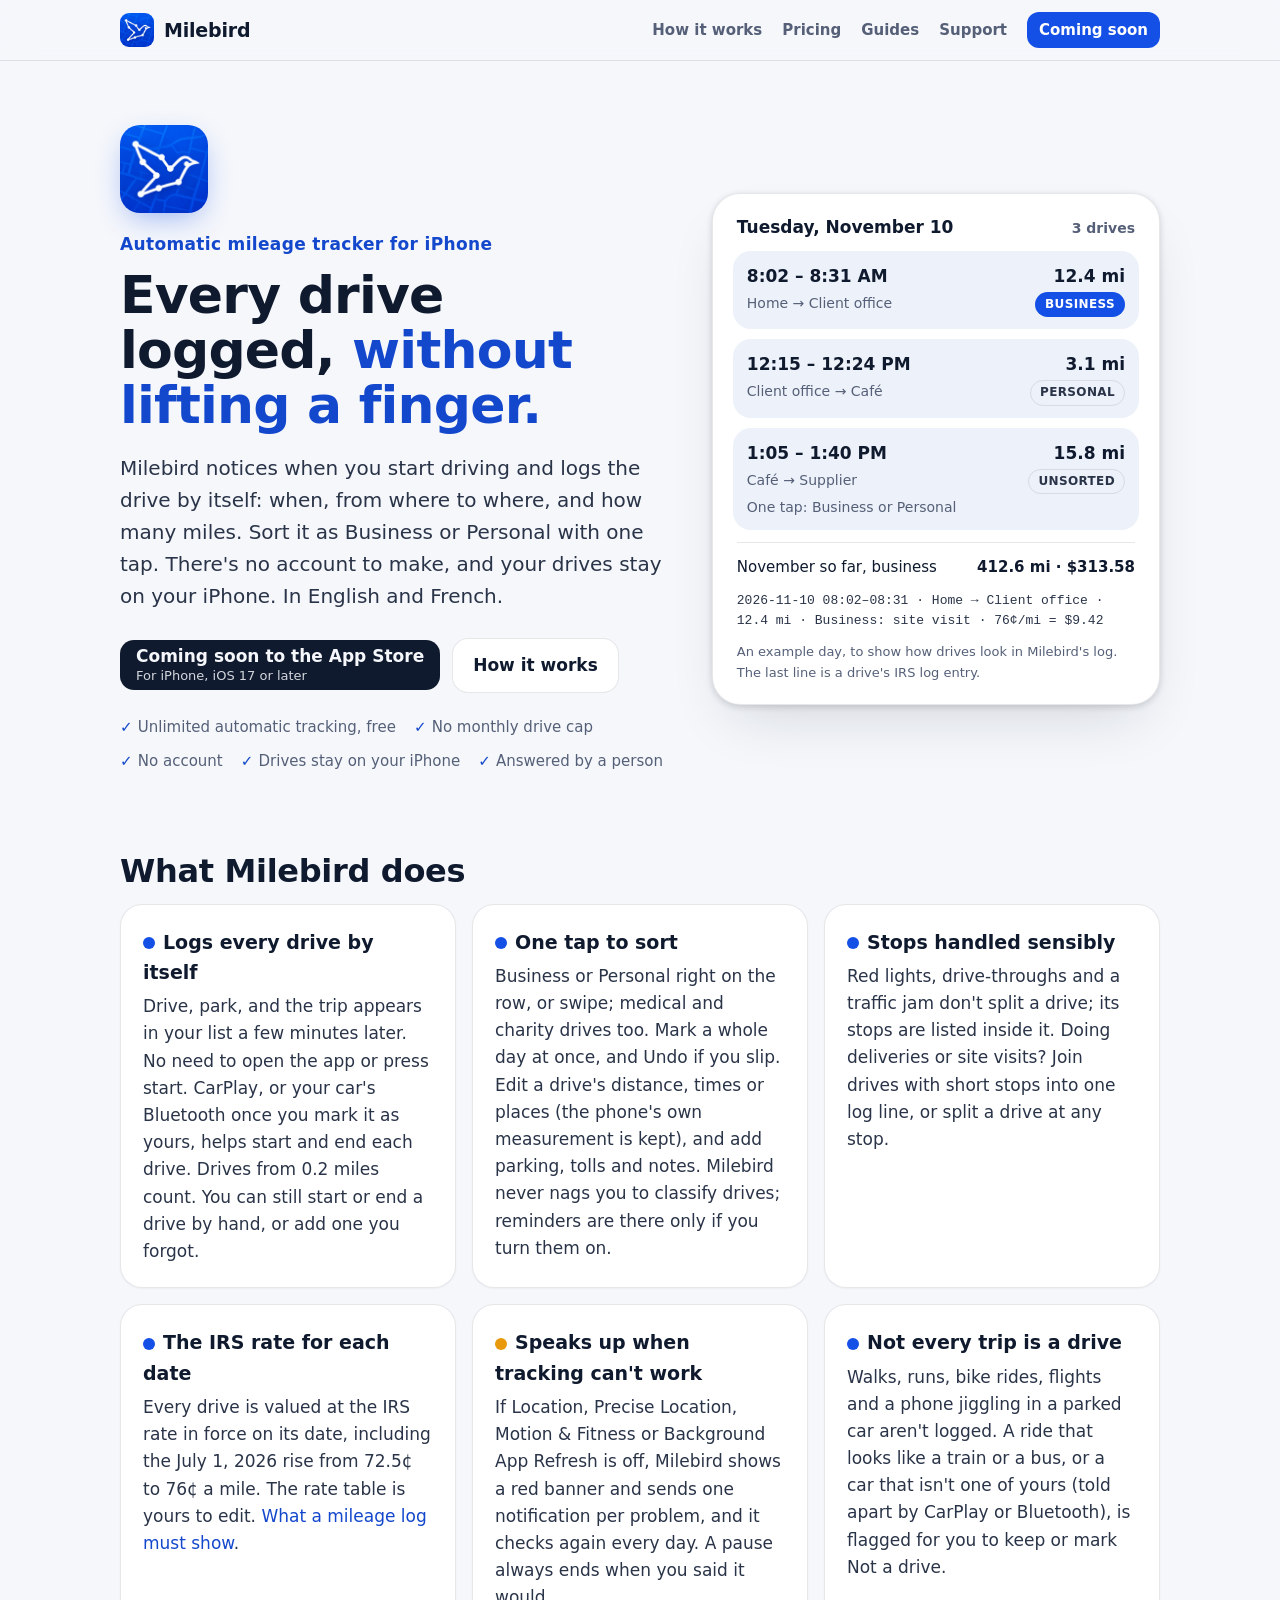
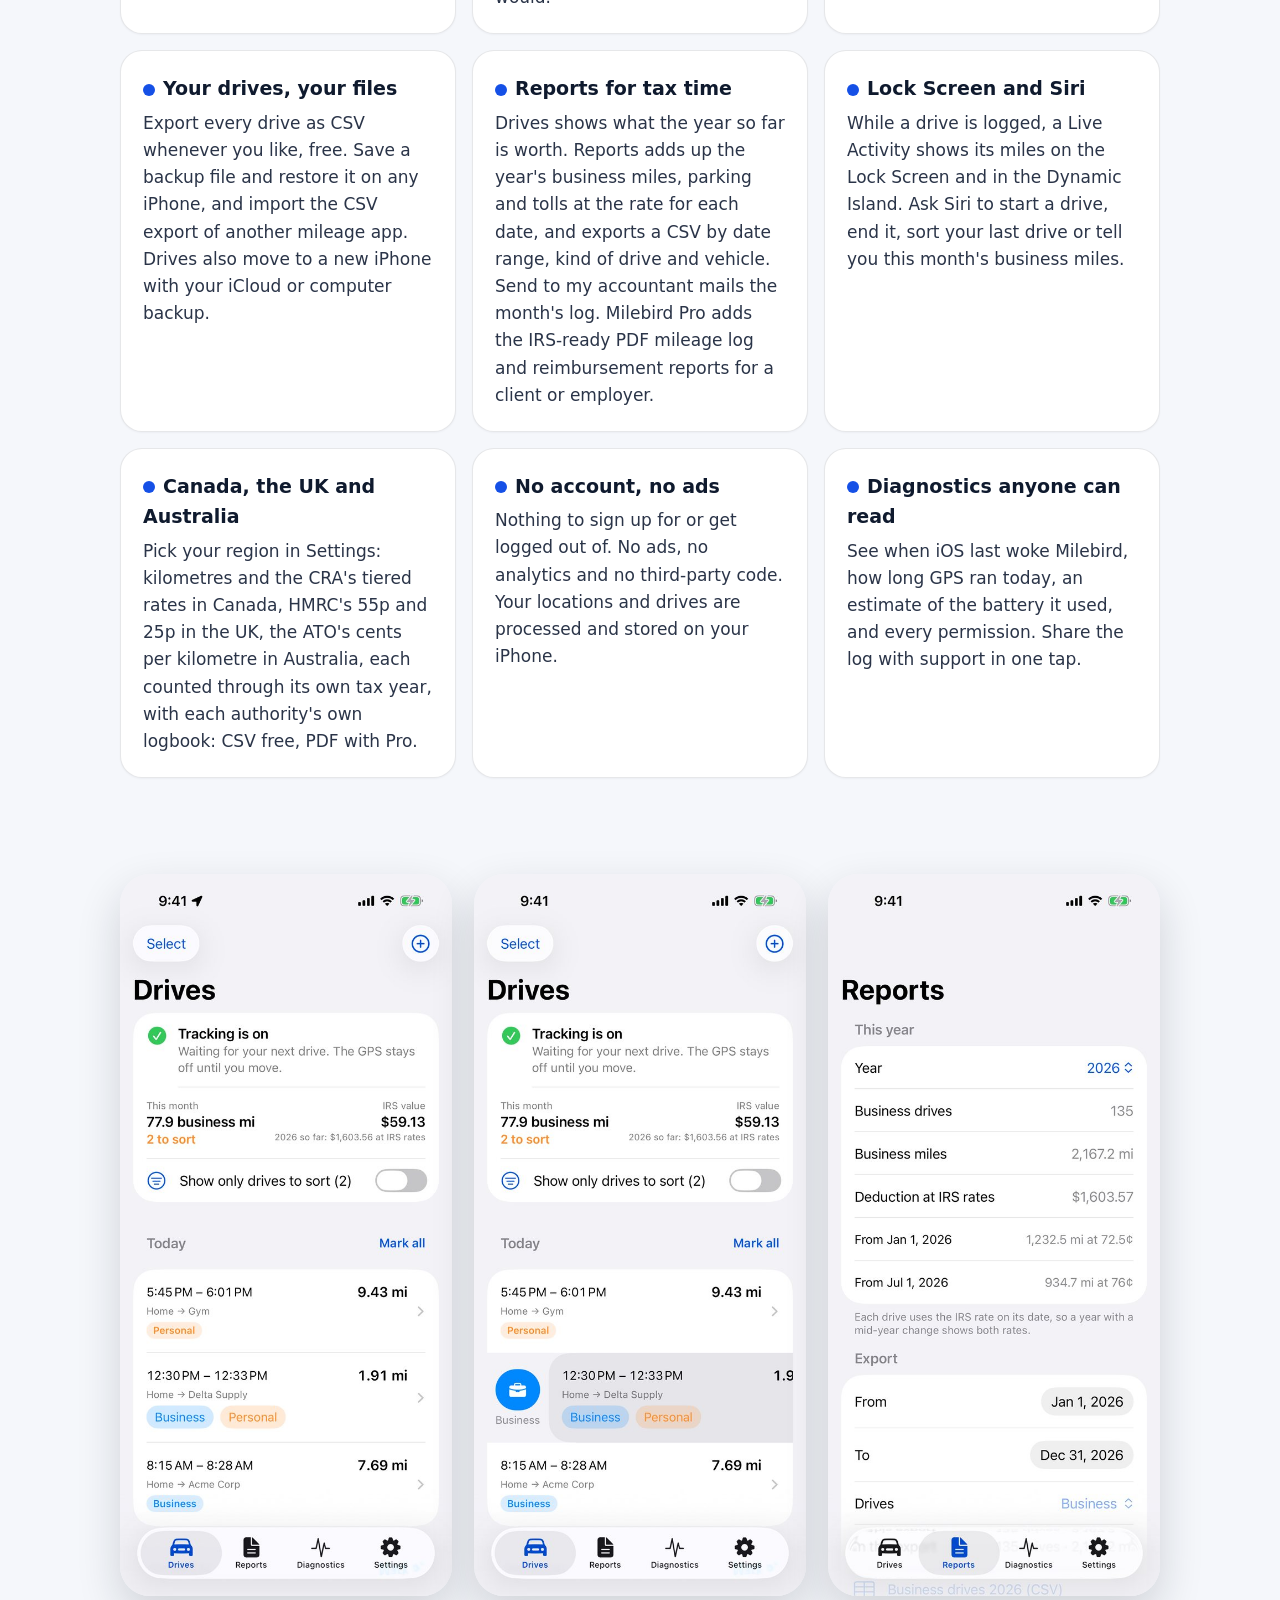
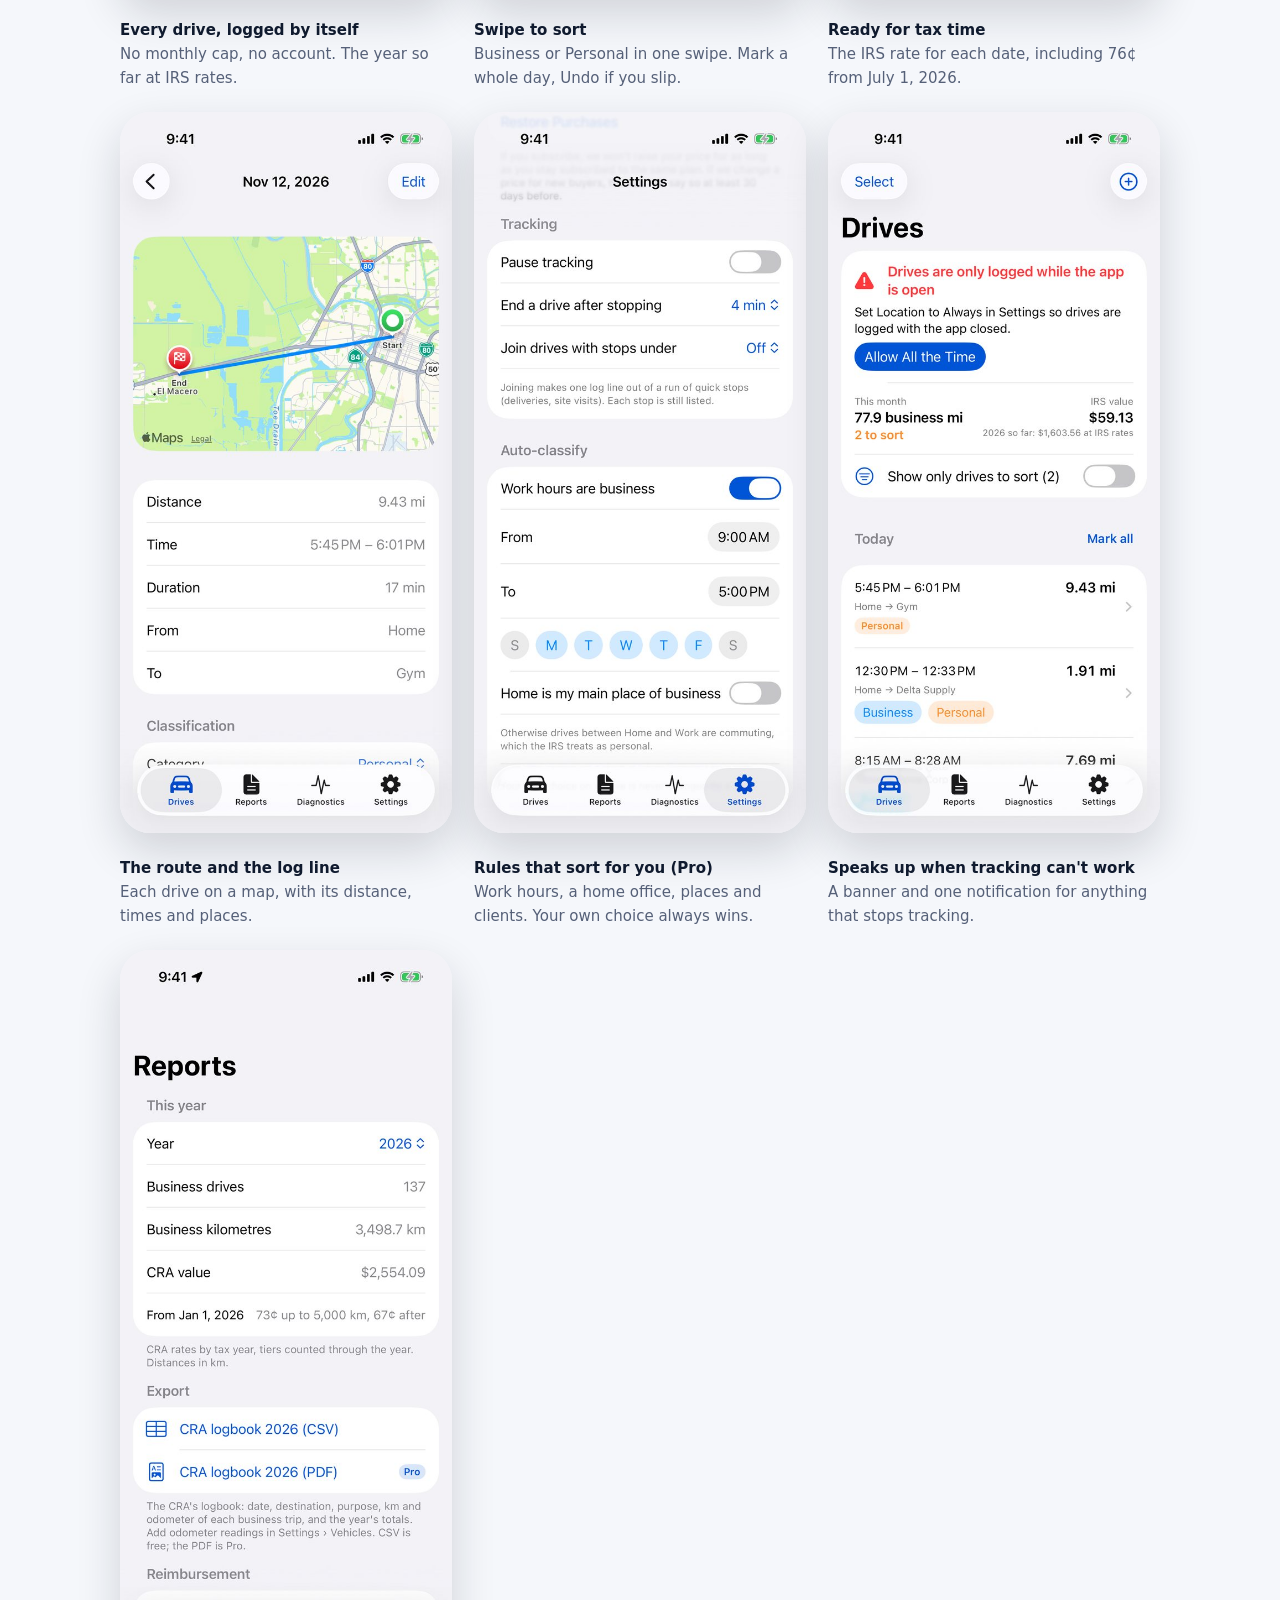
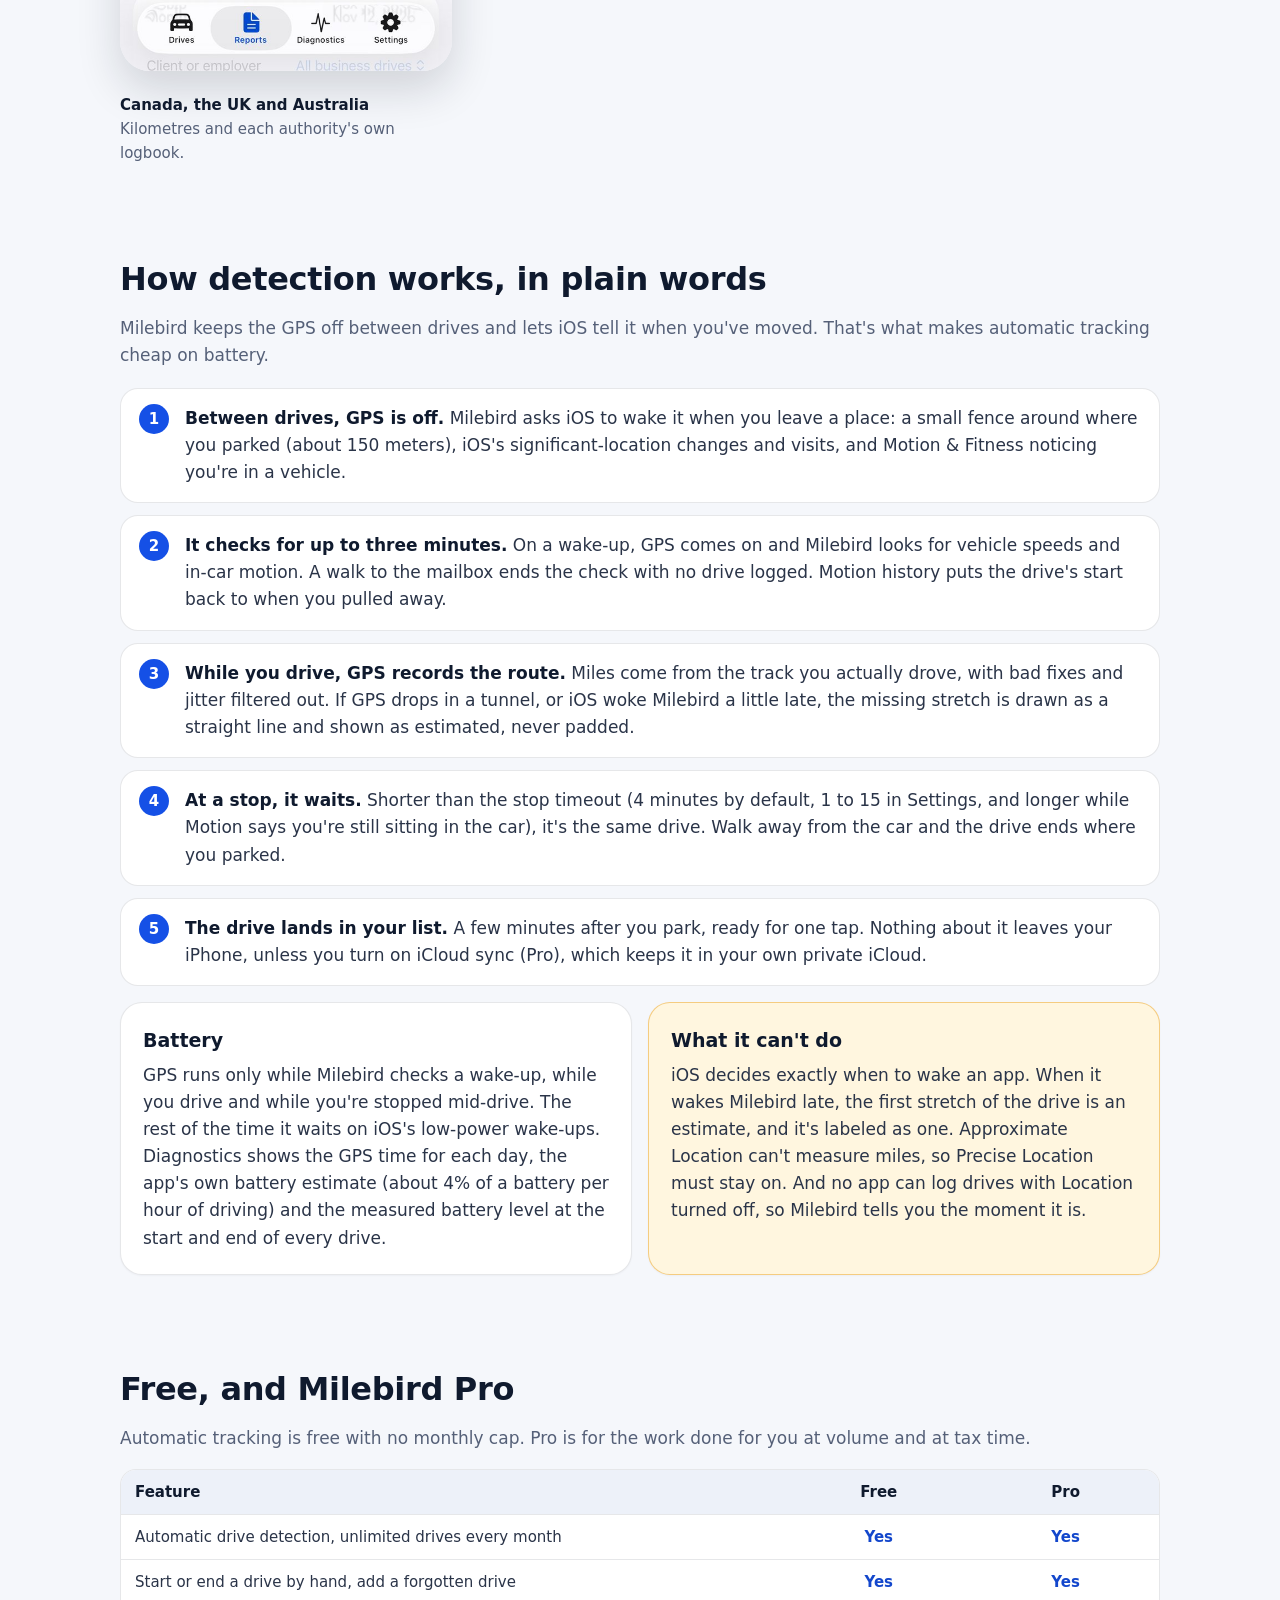
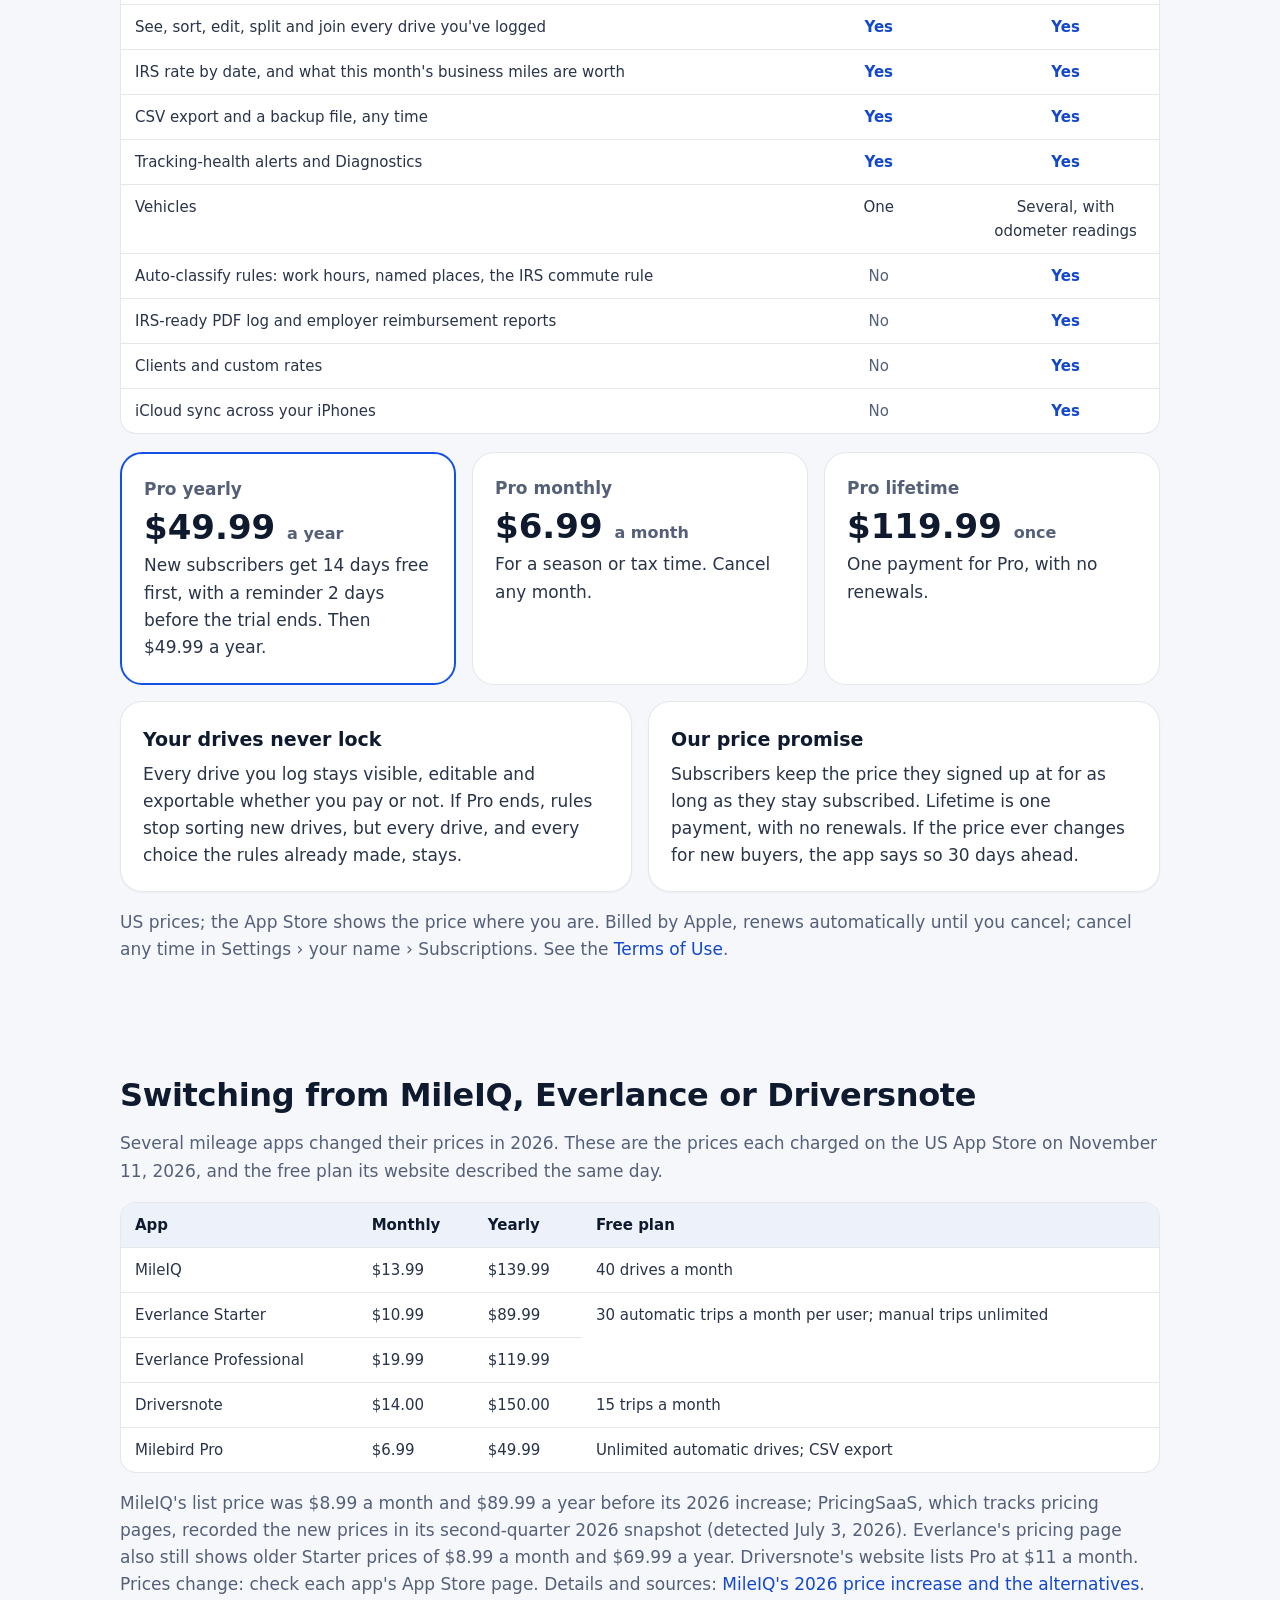
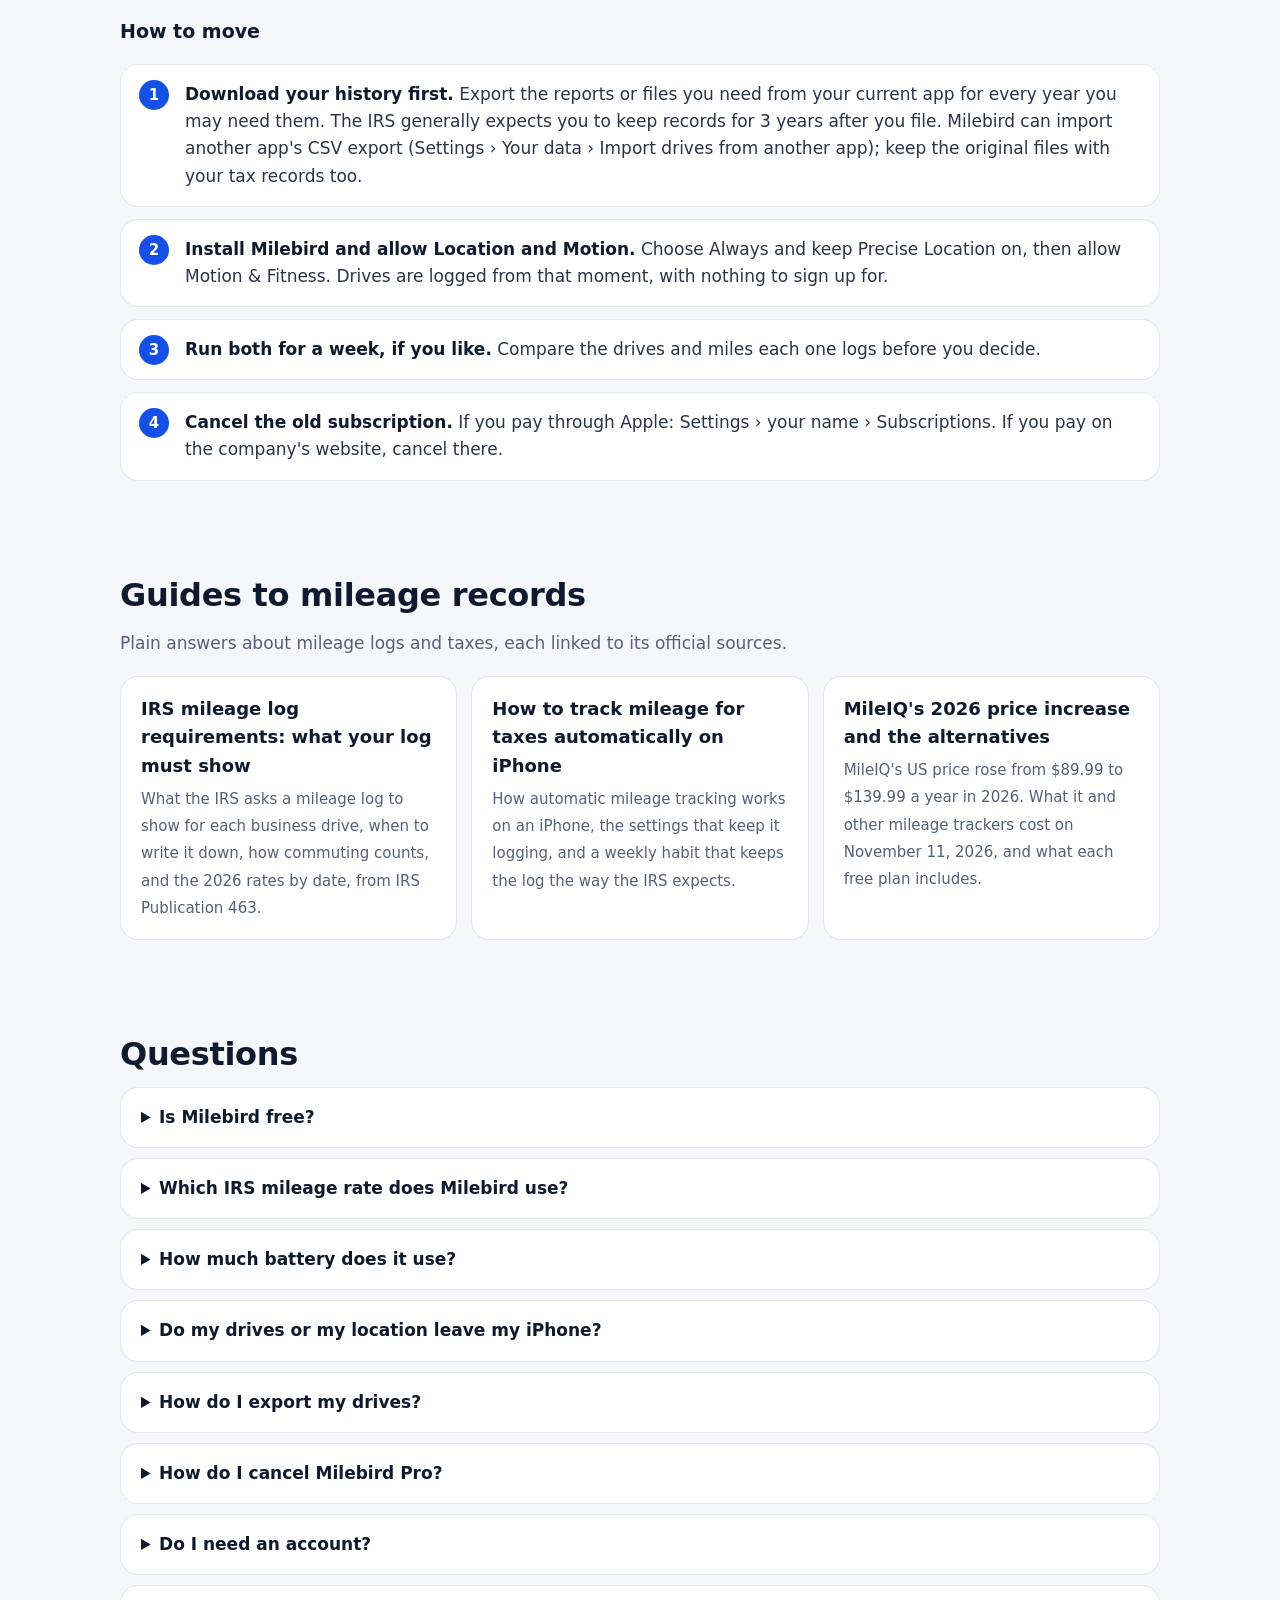
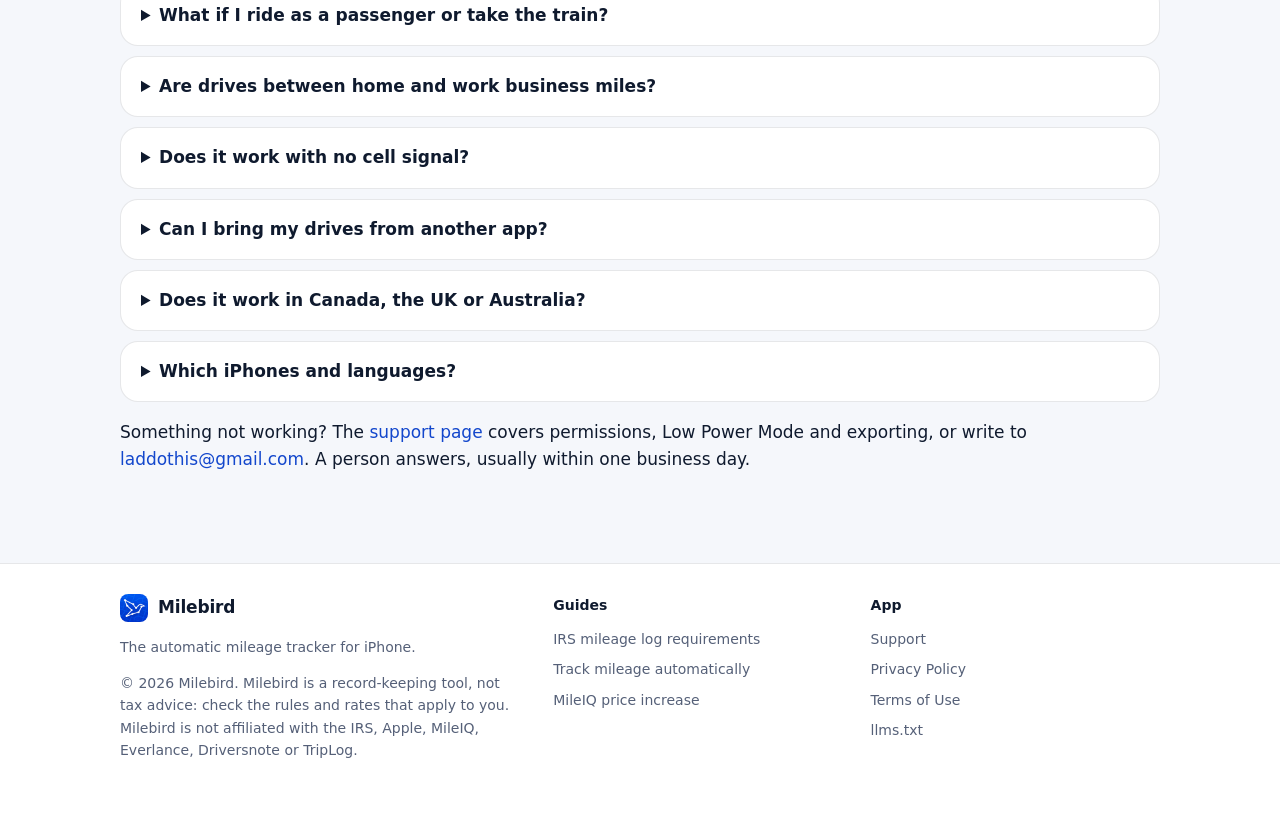
==== commit af2b11fb: "App screenshots in a gallery and on the social card; iCloud sync of drives (Pro) in the privacy poli" ====
--- a/index.html
+++ b/index.html
@@ -25,8 +25,8 @@
 <link rel="stylesheet" href="style.css">
 <link rel="alternate" type="text/plain" title="llms.txt" href="llms.txt">
 <script type="application/ld+json">{"@context": "https://schema.org", "@type": "WebSite", "name": "Milebird", "url": "https://coderalert0.github.io/milebird-site/", "description": "Automatic mileage log for iPhone: every drive logged by itself, one-tap business or personal, the IRS rate by date. Unlimited tracking free, no account.", "publisher": {"@type": "Organization", "name": "Milebird", "url": "https://coderalert0.github.io/milebird-site/", "logo": "https://coderalert0.github.io/milebird-site/img/icon-512.png"}, "inLanguage": "en-US"}</script>
-<script type="application/ld+json">{"@context": "https://schema.org", "@type": "MobileApplication", "name": "Mileage Tracker: Milebird", "alternateName": "Milebird", "url": "https://coderalert0.github.io/milebird-site/", "operatingSystem": "iOS 17.0 or later", "applicationCategory": "FinanceApplication", "description": "Milebird is an automatic mileage tracker for iPhone. It notices when you start driving and logs each drive by itself (date, times, where from and to, and miles), so self-employed people and employees who drive for work can mark drives Business or Personal with one tap and keep an IRS-style mileage log. Unlimited automatic tracking is free, with no account, and drives stay on the iPhone.", "featureList": ["Automatic drive detection with no monthly cap", "One-tap Business or Personal", "Mark a whole day, with Undo", "IRS standard mileage rate by date, including the July 1, 2026 change", "CSV export and backup file", "Tracking-health alerts", "Diagnostics", "Split and join drives at stops", "Auto-classify rules (Pro)", "IRS-ready PDF and reimbursement reports (Pro)", "Several vehicles and odometer readings (Pro)", "iCloud sync (Pro)"], "inLanguage": "en", "publisher": {"@type": "Organization", "name": "Milebird", "url": "https://coderalert0.github.io/milebird-site/", "logo": "https://coderalert0.github.io/milebird-site/img/icon-512.png"}, "offers": [{"@type": "Offer", "name": "Milebird (free, unlimited automatic tracking)", "price": "0", "priceCurrency": "USD"}, {"@type": "Offer", "name": "Milebird Pro, monthly", "price": "6.99", "priceCurrency": "USD"}, {"@type": "Offer", "name": "Milebird Pro, yearly", "price": "49.99", "priceCurrency": "USD"}, {"@type": "Offer", "name": "Milebird Pro, lifetime", "price": "119.99", "priceCurrency": "USD"}], "image": "https://coderalert0.github.io/milebird-site/img/icon-512.png"}</script>
-<script type="application/ld+json">{"@context": "https://schema.org", "@type": "FAQPage", "mainEntity": [{"@type": "Question", "name": "Is Milebird free?", "acceptedAnswer": {"@type": "Answer", "text": "Yes. Automatic tracking is free with no monthly cap: every drive is logged, and you can view, sort, edit and export every one as CSV, with no account. Milebird Pro adds auto-classify rules, IRS-ready PDF and reimbursement reports, several vehicles with odometer readings, clients and custom rates, and iCloud sync, for $6.99 a month, $49.99 a year (14 days free for new subscribers) or $119.99 once, in the US."}}, {"@type": "Question", "name": "Which IRS mileage rate does Milebird use?", "acceptedAnswer": {"@type": "Answer", "text": "The rate in force on the date of each drive. For 2026 the IRS set the business rate at 72.5 cents a mile from January 1 and raised it to 76 cents for miles driven from July 1, 2026 (medical and moving: 20.5 cents, then 23.5; charity: 14 cents all year). So a drive on June 30 is valued at 72.5¢ and one on July 1 at 76¢. You can edit the table, or add a rate when the IRS announces a new one."}}, {"@type": "Question", "name": "How much battery does it use?", "acceptedAnswer": {"@type": "Answer", "text": "Little between drives, because the GPS is off: iOS wakes Milebird when you move. GPS runs while Milebird checks a possible drive, while you drive and at stops during a drive. Diagnostics shows the GPS time for each day and the app's own estimate (about 4% of a battery per hour of driving), with the measured battery level at the start and end of each drive."}}, {"@type": "Question", "name": "Do my drives or my location leave my iPhone?", "acceptedAnswer": {"@type": "Answer", "text": "No. Location and motion are processed on your iPhone, and your drives are stored there (and in your iPhone's own iCloud or computer backup). Milebird has no account, no server, no analytics and no third-party code. Maps of your drives are drawn with Apple Maps. See the privacy policy."}}, {"@type": "Question", "name": "How do I export my drives?", "acceptedAnswer": {"@type": "Answer", "text": "Settings › Your data › Export all drives (CSV) gives you every drive with its date, start and end times, from, to, miles, category, purpose, vehicle, rate and value. Send it to Mail, Files or your accountant. You can also save a backup file there and restore it on any iPhone. Both are free, always."}}, {"@type": "Question", "name": "How do I cancel Milebird Pro?", "acceptedAnswer": {"@type": "Answer", "text": "Pro is billed by Apple. On your iPhone go to Settings › your name › Subscriptions › Milebird and cancel at least 24 hours before the current period ends. You keep every drive, and you can still export them all."}}, {"@type": "Question", "name": "Do I need an account?", "acceptedAnswer": {"@type": "Answer", "text": "No. There's nothing to sign up for, so there's nothing to get logged out of. Open the app, allow Location and Motion & Fitness, and drive."}}, {"@type": "Question", "name": "What if I ride as a passenger or take the train?", "acceptedAnswer": {"@type": "Answer", "text": "Rides that look like a train or a bus, and rides in a car that isn't one of yours (Milebird tells your cars apart by their CarPlay or Bluetooth connection, once you mark them in Settings › My cars), are flagged for you. Keep the drive, or tap Not a drive to keep it out of your totals."}}, {"@type": "Question", "name": "Are drives between home and work business miles?", "acceptedAnswer": {"@type": "Answer", "text": "Usually not. The IRS treats driving between home and your regular place of work as personal commuting, however far it is. Milebird's rules follow that, unless you tell it your home is your main place of business. See what an IRS mileage log must show."}}, {"@type": "Question", "name": "Does it work with no cell signal?", "acceptedAnswer": {"@type": "Answer", "text": "Yes. GPS doesn't need a cell signal, and detection and logging happen on the iPhone with no internet. Only the street map behind a drive's route needs a connection to load."}}, {"@type": "Question", "name": "Which iPhones does it run on?", "acceptedAnswer": {"@type": "Answer", "text": "iPhone with iOS 17 or later."}}]}</script>
+<script type="application/ld+json">{"@context": "https://schema.org", "@type": "MobileApplication", "name": "Mileage Tracker: Milebird", "alternateName": "Milebird", "url": "https://coderalert0.github.io/milebird-site/", "operatingSystem": "iOS 17.0 or later", "applicationCategory": "FinanceApplication", "description": "Milebird is an automatic mileage tracker for iPhone. It notices when you start driving and logs each drive by itself (date, times, where from and to, and miles), so self-employed people and employees who drive for work can mark drives Business or Personal with one tap and keep an IRS-style mileage log. Unlimited automatic tracking is free, with no account, and drives stay on the iPhone.", "featureList": ["Automatic drive detection with no monthly cap", "One-tap Business or Personal", "Mark a whole day, with Undo", "IRS standard mileage rate by date, including the July 1, 2026 change", "CSV export and backup file", "Tracking-health alerts", "Diagnostics", "Split and join drives at stops", "Auto-classify rules (Pro)", "IRS-ready PDF and reimbursement reports (Pro)", "Several vehicles and odometer readings (Pro)", "iCloud sync (Pro)"], "inLanguage": "en", "publisher": {"@type": "Organization", "name": "Milebird", "url": "https://coderalert0.github.io/milebird-site/", "logo": "https://coderalert0.github.io/milebird-site/img/icon-512.png"}, "offers": [{"@type": "Offer", "name": "Milebird (free, unlimited automatic tracking)", "price": "0", "priceCurrency": "USD"}, {"@type": "Offer", "name": "Milebird Pro, monthly", "price": "6.99", "priceCurrency": "USD"}, {"@type": "Offer", "name": "Milebird Pro, yearly", "price": "49.99", "priceCurrency": "USD"}, {"@type": "Offer", "name": "Milebird Pro, lifetime", "price": "119.99", "priceCurrency": "USD"}], "image": "https://coderalert0.github.io/milebird-site/img/icon-512.png", "screenshot": ["https://coderalert0.github.io/milebird-site/img/shots/1-drives.jpg", "https://coderalert0.github.io/milebird-site/img/shots/2-sort.jpg", "https://coderalert0.github.io/milebird-site/img/shots/3-reports.jpg", "https://coderalert0.github.io/milebird-site/img/shots/4-detail.jpg", "https://coderalert0.github.io/milebird-site/img/shots/5-rules.jpg", "https://coderalert0.github.io/milebird-site/img/shots/6-health.jpg", "https://coderalert0.github.io/milebird-site/img/shots/7-canada.jpg"]}</script>
+<script type="application/ld+json">{"@context": "https://schema.org", "@type": "FAQPage", "mainEntity": [{"@type": "Question", "name": "Is Milebird free?", "acceptedAnswer": {"@type": "Answer", "text": "Yes. Automatic tracking is free with no monthly cap: every drive is logged, and you can view, sort, edit and export every one as CSV, with no account. Milebird Pro adds auto-classify rules, IRS-ready PDF and reimbursement reports, several vehicles with odometer readings, clients and custom rates, and iCloud sync, for $6.99 a month, $49.99 a year (14 days free for new subscribers) or $119.99 once, in the US."}}, {"@type": "Question", "name": "Which IRS mileage rate does Milebird use?", "acceptedAnswer": {"@type": "Answer", "text": "The rate in force on the date of each drive. For 2026 the IRS set the business rate at 72.5 cents a mile from January 1 and raised it to 76 cents for miles driven from July 1, 2026 (medical and moving: 20.5 cents, then 23.5; charity: 14 cents all year). So a drive on June 30 is valued at 72.5¢ and one on July 1 at 76¢. You can edit the table, or add a rate when the IRS announces a new one."}}, {"@type": "Question", "name": "How much battery does it use?", "acceptedAnswer": {"@type": "Answer", "text": "Little between drives, because the GPS is off: iOS wakes Milebird when you move. GPS runs while Milebird checks a possible drive, while you drive and at stops during a drive. Diagnostics shows the GPS time for each day and the app's own estimate (about 4% of a battery per hour of driving), with the measured battery level at the start and end of each drive."}}, {"@type": "Question", "name": "Do my drives or my location leave my iPhone?", "acceptedAnswer": {"@type": "Answer", "text": "Not to us. Location and motion are processed on your iPhone, and your drives are stored there (and in your iPhone's own iCloud or computer backup). With Milebird Pro you can turn on iCloud sync, which keeps them in your own private iCloud, readable only by your Apple Account. Milebird has no account, no server, no analytics and no third-party code. Maps are drawn with Apple Maps, and addresses for places you haven't named come from Apple's geocoder. See the privacy policy."}}, {"@type": "Question", "name": "How do I export my drives?", "acceptedAnswer": {"@type": "Answer", "text": "Settings › Your data › Export all drives (CSV) gives you every drive with its date, start and end times, from, to, miles, category, purpose, vehicle, rate and value. Send it to Mail, Files or your accountant. You can also save a backup file there and restore it on any iPhone. Both are free, always."}}, {"@type": "Question", "name": "How do I cancel Milebird Pro?", "acceptedAnswer": {"@type": "Answer", "text": "Pro is billed by Apple. On your iPhone go to Settings › your name › Subscriptions › Milebird and cancel at least 24 hours before the current period ends. You keep every drive, and you can still export them all."}}, {"@type": "Question", "name": "Do I need an account?", "acceptedAnswer": {"@type": "Answer", "text": "No. There's nothing to sign up for, so there's nothing to get logged out of. Open the app, allow Location and Motion & Fitness, and drive."}}, {"@type": "Question", "name": "What if I ride as a passenger or take the train?", "acceptedAnswer": {"@type": "Answer", "text": "Rides that look like a train or a bus, and rides in a car that isn't one of yours (Milebird tells your cars apart by their CarPlay or Bluetooth connection, once you mark them in Settings › My cars), are flagged for you. Keep the drive, or tap Not a drive to keep it out of your totals."}}, {"@type": "Question", "name": "Are drives between home and work business miles?", "acceptedAnswer": {"@type": "Answer", "text": "Usually not. The IRS treats driving between home and your regular place of work as personal commuting, however far it is. Milebird's rules follow that, unless you tell it your home is your main place of business. See what an IRS mileage log must show."}}, {"@type": "Question", "name": "Does it work with no cell signal?", "acceptedAnswer": {"@type": "Answer", "text": "Yes. GPS doesn't need a cell signal, and detection and logging happen on the iPhone with no internet. Only the street map behind a drive's route needs a connection to load."}}, {"@type": "Question", "name": "Can I bring my drives from another app?", "acceptedAnswer": {"@type": "Answer", "text": "Yes, from a CSV export: Settings › Your data › Import drives from another app (CSV). Milebird reads the columns by their names (date, times, from, to, miles or kilometres, purpose, category, vehicle), skips rows it can't read and tells you how many, and doesn't make duplicates."}}, {"@type": "Question", "name": "Does it work in Canada, the UK or Australia?", "acceptedAnswer": {"@type": "Answer", "text": "Yes. Choose your region in Settings › Region and rates: Canada and Australia use kilometres, and the app values business drives at the CRA's rates (73¢ a kilometre for the first 5,000 km in 2026, 67¢ after), HMRC's approved mileage allowance (55p a mile for the first 10,000 business miles from 6 April 2026, 25p after) or the ATO's cents per kilometre (91¢ for 2026–27, up to 5,000 km per car). Each exports its own logbook: the CRA's in km (in English or French), HMRC's for the tax year from 6 April, the ATO's car log and 12-week logbook. The CSV is free; the PDF comes with Pro."}}, {"@type": "Question", "name": "Which iPhones and languages?", "acceptedAnswer": {"@type": "Answer", "text": "iPhone with iOS 17 or later, in English or French."}}]}</script>
 </head>
 <body>
 <a class="skip" href="#main">Skip to content</a>
@@ -48,7 +48,7 @@
     <img class="hero-icon" src="icon.png" alt="Milebird app icon" width="88" height="88">
     <span class="eyebrow">Automatic mileage tracker for iPhone</span>
     <h1>Every drive logged, <em>without lifting a finger.</em></h1>
-    <p class="lead">Milebird notices when you start driving and logs the drive by itself: when, from where to where, and how many miles. Sort it as Business or Personal with one tap. There's no account to make, and your drives stay on your iPhone.</p>
+    <p class="lead">Milebird notices when you start driving and logs the drive by itself: when, from where to where, and how many miles. Sort it as Business or Personal with one tap. There's no account to make, and your drives stay on your iPhone. In English and French.</p>
     <div class="actions" id="get">
       <span class="soon">Coming soon to the App Store<small>For iPhone, iOS 17 or later</small></span>
       <a class="btn btn-ghost" href="#detection">How it works</a>
@@ -71,17 +71,21 @@
 <section class="wrap" id="how">
   <h2>What Milebird does</h2>
   <div class="grid">
-    <div class="card"><h3><span class="dot"></span>Logs every drive by itself</h3><p>Drive, park, and the trip appears in your list a few minutes later. No need to open the app or press start. Drives from 0.2 miles count. You can still start or end a drive by hand, or add one you forgot.</p></div>
-    <div class="card"><h3><span class="dot"></span>One tap to sort</h3><p>Business or Personal right on the row, or swipe. Mark a whole day at once, and Undo if you slip. Milebird never sends notifications asking you to classify drives.</p></div>
+    <div class="card"><h3><span class="dot"></span>Logs every drive by itself</h3><p>Drive, park, and the trip appears in your list a few minutes later. No need to open the app or press start. CarPlay, or your car's Bluetooth once you mark it as yours, helps start and end each drive. Drives from 0.2 miles count. You can still start or end a drive by hand, or add one you forgot.</p></div>
+    <div class="card"><h3><span class="dot"></span>One tap to sort</h3><p>Business or Personal right on the row, or swipe; medical and charity drives too. Mark a whole day at once, and Undo if you slip. Edit a drive's distance, times or places (the phone's own measurement is kept), and add parking, tolls and notes. Milebird never nags you to classify drives; reminders are there only if you turn them on.</p></div>
     <div class="card"><h3><span class="dot"></span>Stops handled sensibly</h3><p>Red lights, drive-throughs and a traffic jam don't split a drive; its stops are listed inside it. Doing deliveries or site visits? Join drives with short stops into one log line, or split a drive at any stop.</p></div>
     <div class="card"><h3><span class="dot"></span>The IRS rate for each date</h3><p>Every drive is valued at the IRS rate in force on its date, including the July 1, 2026 rise from 72.5¢ to 76¢ a mile. The rate table is yours to edit. <a href="irs-mileage-log-requirements.html">What a mileage log must show</a>.</p></div>
     <div class="card"><h3><span class="dot amber"></span>Speaks up when tracking can't work</h3><p>If Location, Precise Location, Motion &amp; Fitness or Background App Refresh is off, Milebird shows a red banner and sends one notification per problem, and it checks again every day. A pause always ends when you said it would.</p></div>
     <div class="card"><h3><span class="dot"></span>Not every trip is a drive</h3><p>Walks, runs, bike rides, flights and a phone jiggling in a parked car aren't logged. A ride that looks like a train or a bus, or a car that isn't one of yours (told apart by CarPlay or Bluetooth), is flagged for you to keep or mark Not a drive.</p></div>
-    <div class="card"><h3><span class="dot"></span>Your drives, your files</h3><p>Export every drive as CSV whenever you like, free. Save a backup file and restore it on any iPhone. Drives also move to a new iPhone with your iCloud or computer backup.</p></div>
+    <div class="card"><h3><span class="dot"></span>Your drives, your files</h3><p>Export every drive as CSV whenever you like, free. Save a backup file and restore it on any iPhone, and import the CSV export of another mileage app. Drives also move to a new iPhone with your iCloud or computer backup.</p></div>
+    <div class="card"><h3><span class="dot"></span>Reports for tax time</h3><p>Drives shows what the year so far is worth. Reports adds up the year's business miles, parking and tolls at the rate for each date, and exports a CSV by date range, kind of drive and vehicle. Send to my accountant mails the month's log. Milebird Pro adds the IRS-ready PDF mileage log and reimbursement reports for a client or employer.</p></div>
+    <div class="card"><h3><span class="dot"></span>Lock Screen and Siri</h3><p>While a drive is logged, a Live Activity shows its miles on the Lock Screen and in the Dynamic Island. Ask Siri to start a drive, end it, sort your last drive or tell you this month's business miles.</p></div>
+    <div class="card"><h3><span class="dot"></span>Canada, the UK and Australia</h3><p>Pick your region in Settings: kilometres and the CRA's tiered rates in Canada, HMRC's 55p and 25p in the UK, the ATO's cents per kilometre in Australia, each counted through its own tax year, with each authority's own logbook: CSV free, PDF with Pro.</p></div>
     <div class="card"><h3><span class="dot"></span>No account, no ads</h3><p>Nothing to sign up for or get logged out of. No ads, no analytics and no third-party code. Your locations and drives are processed and stored on your iPhone.</p></div>
     <div class="card"><h3><span class="dot"></span>Diagnostics anyone can read</h3><p>See when iOS last woke Milebird, how long GPS ran today, an estimate of the battery it used, and every permission. Share the log with support in one tap.</p></div>
   </div>
 </section>
+<section class="wrap" aria-label="Screenshots"><div class="shots"><figure><img src="img/shots/1-drives.jpg" alt="Milebird&#x27;s Drives tab: tracking is on, 77.9 business miles this month worth $59.13, 2026 so far $1,603.56, and today&#x27;s three drives from Home to a gym, a supplier and Acme Corp" loading="lazy" width="600" height="1304"><figcaption><strong>Every drive, logged by itself</strong>No monthly cap, no account. The year so far at IRS rates.</figcaption></figure><figure><img src="img/shots/2-sort.jpg" alt="A drive swiped to the right on the Drives list, showing the blue Business action" loading="lazy" width="600" height="1304"><figcaption><strong>Swipe to sort</strong>Business or Personal in one swipe. Mark a whole day, Undo if you slip.</figcaption></figure><figure><img src="img/shots/3-reports.jpg" alt="Reports for 2026: 135 business drives, 2,167.2 business miles, a $1,603.57 deduction at IRS rates, split into miles at 72.5¢ before July 1 and at 76¢ after, then the export range" loading="lazy" width="600" height="1304"><figcaption><strong>Ready for tax time</strong>The IRS rate for each date, including 76¢ from July 1, 2026.</figcaption></figure><figure><img src="img/shots/4-detail.jpg" alt="A drive&#x27;s detail screen: the route on an Apple map from Home to the gym, 9.43 miles, 5:45 to 6:01 PM, 17 minutes" loading="lazy" width="600" height="1304"><figcaption><strong>The route and the log line</strong>Each drive on a map, with its distance, times and places.</figcaption></figure><figure><img src="img/shots/5-rules.jpg" alt="Settings, Auto-classify: Work hours are business turned on, 9:00 AM to 5:00 PM, Monday to Friday, and Home is my main place of business turned off" loading="lazy" width="600" height="1304"><figcaption><strong>Rules that sort for you (Pro)</strong>Work hours, a home office, places and clients. Your own choice always wins.</figcaption></figure><figure><img src="img/shots/6-health.jpg" alt="The Drives tab with a red banner: Drives are only logged while the app is open, with an Allow All the Time button" loading="lazy" width="600" height="1304"><figcaption><strong>Speaks up when tracking can&#x27;t work</strong>A banner and one notification for anything that stops tracking.</figcaption></figure><figure><img src="img/shots/7-canada.jpg" alt="Reports in Canada: 3,487.7 business kilometres, a CRA value of $2,546.02 at 73¢ up to 5,000 km and 67¢ after, and the CRA logbook as CSV or as a PDF with Pro" loading="lazy" width="600" height="1304"><figcaption><strong>Canada, the UK and Australia</strong>Kilometres and each authority&#x27;s own logbook.</figcaption></figure></div></section>
 
 <section class="wrap" id="detection">
   <h2>How detection works, in plain words</h2>
@@ -91,7 +95,7 @@
     <li><strong>It checks for up to three minutes.</strong> On a wake-up, GPS comes on and Milebird looks for vehicle speeds and in-car motion. A walk to the mailbox ends the check with no drive logged. Motion history puts the drive's start back to when you pulled away.</li>
     <li><strong>While you drive, GPS records the route.</strong> Miles come from the track you actually drove, with bad fixes and jitter filtered out. If GPS drops in a tunnel, or iOS woke Milebird a little late, the missing stretch is drawn as a straight line and shown as estimated, never padded.</li>
     <li><strong>At a stop, it waits.</strong> Shorter than the stop timeout (4 minutes by default, 1 to 15 in Settings, and longer while Motion says you're still sitting in the car), it's the same drive. Walk away from the car and the drive ends where you parked.</li>
-    <li><strong>The drive lands in your list.</strong> A few minutes after you park, ready for one tap. Nothing about it leaves your iPhone.</li>
+    <li><strong>The drive lands in your list.</strong> A few minutes after you park, ready for one tap. Nothing about it leaves your iPhone, unless you turn on iCloud sync (Pro), which keeps it in your own private iCloud.</li>
   </ol>
   <div class="two">
     <div class="card"><h3>Battery</h3><p>GPS runs only while Milebird checks a wake-up, while you drive and while you're stopped mid-drive. The rest of the time it waits on iOS's low-power wake-ups. Diagnostics shows the GPS time for each day, the app's own battery estimate (about 4% of a battery per hour of driving) and the measured battery level at the start and end of every drive.</p></div>
@@ -116,7 +120,7 @@
         <tr><td>Auto-classify rules: work hours, named places, the IRS commute rule</td><td class="no">No</td><td class="yes">Yes</td></tr>
         <tr><td>IRS-ready PDF log and employer reimbursement reports</td><td class="no">No</td><td class="yes">Yes</td></tr>
         <tr><td>Clients and custom rates</td><td class="no">No</td><td class="yes">Yes</td></tr>
-        <tr><td>iCloud sync across your devices</td><td class="no">No</td><td class="yes">Yes</td></tr>
+        <tr><td>iCloud sync across your iPhones</td><td class="no">No</td><td class="yes">Yes</td></tr>
       </tbody>
     </table>
   </div>
@@ -150,7 +154,7 @@
   <p class="muted">MileIQ's list price was $8.99 a month and $89.99 a year before its 2026 increase; PricingSaaS, which tracks pricing pages, recorded the new prices in its second-quarter 2026 snapshot (detected July 3, 2026). Everlance's pricing page also still shows older Starter prices of $8.99 a month and $69.99 a year. Driversnote's website lists Pro at $11 a month. Prices change: check each app's App Store page. Details and sources: <a href="mileiq-price-increase-alternatives.html">MileIQ's 2026 price increase and the alternatives</a>.</p>
   <h3>How to move</h3>
   <ol class="steps">
-    <li><strong>Download your history first.</strong> Export the reports or files you need from your current app for every year you may need them. The IRS generally expects you to keep records for 3 years after you file. Milebird doesn't import other apps' history yet, so keep those files with your tax records.</li>
+    <li><strong>Download your history first.</strong> Export the reports or files you need from your current app for every year you may need them. The IRS generally expects you to keep records for 3 years after you file. Milebird can import another app's CSV export (Settings › Your data › Import drives from another app); keep the original files with your tax records too.</li>
     <li><strong>Install Milebird and allow Location and Motion.</strong> Choose Always and keep Precise Location on, then allow Motion &amp; Fitness. Drives are logged from that moment, with nothing to sign up for.</li>
     <li><strong>Run both for a week, if you like.</strong> Compare the drives and miles each one logs before you decide.</li>
     <li><strong>Cancel the old subscription.</strong> If you pay through Apple: Settings › your name › Subscriptions. If you pay on the company's website, cancel there.</li>
@@ -168,14 +172,16 @@
   <details><summary>Is Milebird free?</summary><p>Yes. Automatic tracking is free with no monthly cap: every drive is logged, and you can view, sort, edit and export every one as CSV, with no account. Milebird Pro adds auto-classify rules, IRS-ready PDF and reimbursement reports, several vehicles with odometer readings, clients and custom rates, and iCloud sync, for $6.99 a month, $49.99 a year (14 days free for new subscribers) or $119.99 once, in the US.</p></details>
   <details><summary>Which IRS mileage rate does Milebird use?</summary><p>The rate in force on the date of each drive. For 2026 the IRS set the business rate at 72.5 cents a mile from January 1 and raised it to 76 cents for miles driven from July 1, 2026 (medical and moving: 20.5 cents, then 23.5; charity: 14 cents all year). So a drive on June 30 is valued at 72.5¢ and one on July 1 at 76¢. You can edit the table, or add a rate when the IRS announces a new one.</p></details>
   <details><summary>How much battery does it use?</summary><p>Little between drives, because the GPS is off: iOS wakes Milebird when you move. GPS runs while Milebird checks a possible drive, while you drive and at stops during a drive. Diagnostics shows the GPS time for each day and the app's own estimate (about 4% of a battery per hour of driving), with the measured battery level at the start and end of each drive.</p></details>
-  <details><summary>Do my drives or my location leave my iPhone?</summary><p>No. Location and motion are processed on your iPhone, and your drives are stored there (and in your iPhone's own iCloud or computer backup). Milebird has no account, no server, no analytics and no third-party code. Maps of your drives are drawn with Apple Maps. See the <a href="privacy.html">privacy policy</a>.</p></details>
+  <details><summary>Do my drives or my location leave my iPhone?</summary><p>Not to us. Location and motion are processed on your iPhone, and your drives are stored there (and in your iPhone's own iCloud or computer backup). With Milebird Pro you can turn on iCloud sync, which keeps them in your own private iCloud, readable only by your Apple Account. Milebird has no account, no server, no analytics and no third-party code. Maps are drawn with Apple Maps, and addresses for places you haven't named come from Apple's geocoder. See the <a href="privacy.html">privacy policy</a>.</p></details>
   <details><summary>How do I export my drives?</summary><p>Settings › Your data › Export all drives (CSV) gives you every drive with its date, start and end times, from, to, miles, category, purpose, vehicle, rate and value. Send it to Mail, Files or your accountant. You can also save a backup file there and restore it on any iPhone. Both are free, always.</p></details>
   <details><summary>How do I cancel Milebird Pro?</summary><p>Pro is billed by Apple. On your iPhone go to Settings › your name › Subscriptions › Milebird and cancel at least 24 hours before the current period ends. You keep every drive, and you can still export them all.</p></details>
   <details><summary>Do I need an account?</summary><p>No. There's nothing to sign up for, so there's nothing to get logged out of. Open the app, allow Location and Motion &amp; Fitness, and drive.</p></details>
   <details><summary>What if I ride as a passenger or take the train?</summary><p>Rides that look like a train or a bus, and rides in a car that isn't one of yours (Milebird tells your cars apart by their CarPlay or Bluetooth connection, once you mark them in Settings › My cars), are flagged for you. Keep the drive, or tap Not a drive to keep it out of your totals.</p></details>
   <details><summary>Are drives between home and work business miles?</summary><p>Usually not. The IRS treats driving between home and your regular place of work as personal commuting, however far it is. Milebird's rules follow that, unless you tell it your home is your main place of business. See <a href="irs-mileage-log-requirements.html">what an IRS mileage log must show</a>.</p></details>
   <details><summary>Does it work with no cell signal?</summary><p>Yes. GPS doesn't need a cell signal, and detection and logging happen on the iPhone with no internet. Only the street map behind a drive's route needs a connection to load.</p></details>
-  <details><summary>Which iPhones does it run on?</summary><p>iPhone with iOS 17 or later.</p></details>
+  <details><summary>Can I bring my drives from another app?</summary><p>Yes, from a CSV export: Settings › Your data › Import drives from another app (CSV). Milebird reads the columns by their names (date, times, from, to, miles or kilometres, purpose, category, vehicle), skips rows it can't read and tells you how many, and doesn't make duplicates.</p></details>
+  <details><summary>Does it work in Canada, the UK or Australia?</summary><p>Yes. Choose your region in Settings › Region and rates: Canada and Australia use kilometres, and the app values business drives at the CRA's rates (73¢ a kilometre for the first 5,000 km in 2026, 67¢ after), HMRC's approved mileage allowance (55p a mile for the first 10,000 business miles from 6 April 2026, 25p after) or the ATO's cents per kilometre (91¢ for 2026–27, up to 5,000 km per car). Each exports its own logbook: the CRA's in km (in English or French), HMRC's for the tax year from 6 April, the ATO's car log and 12-week logbook. The CSV is free; the PDF comes with Pro.</p></details>
+  <details><summary>Which iPhones and languages?</summary><p>iPhone with iOS 17 or later, in English or French.</p></details>
   <p>Something not working? The <a href="support.html">support page</a> covers permissions, Low Power Mode and exporting, or write to <span class="email">laddothis at gmail dot com</span>. A person answers, usually within one business day.</p>
 </section>
 
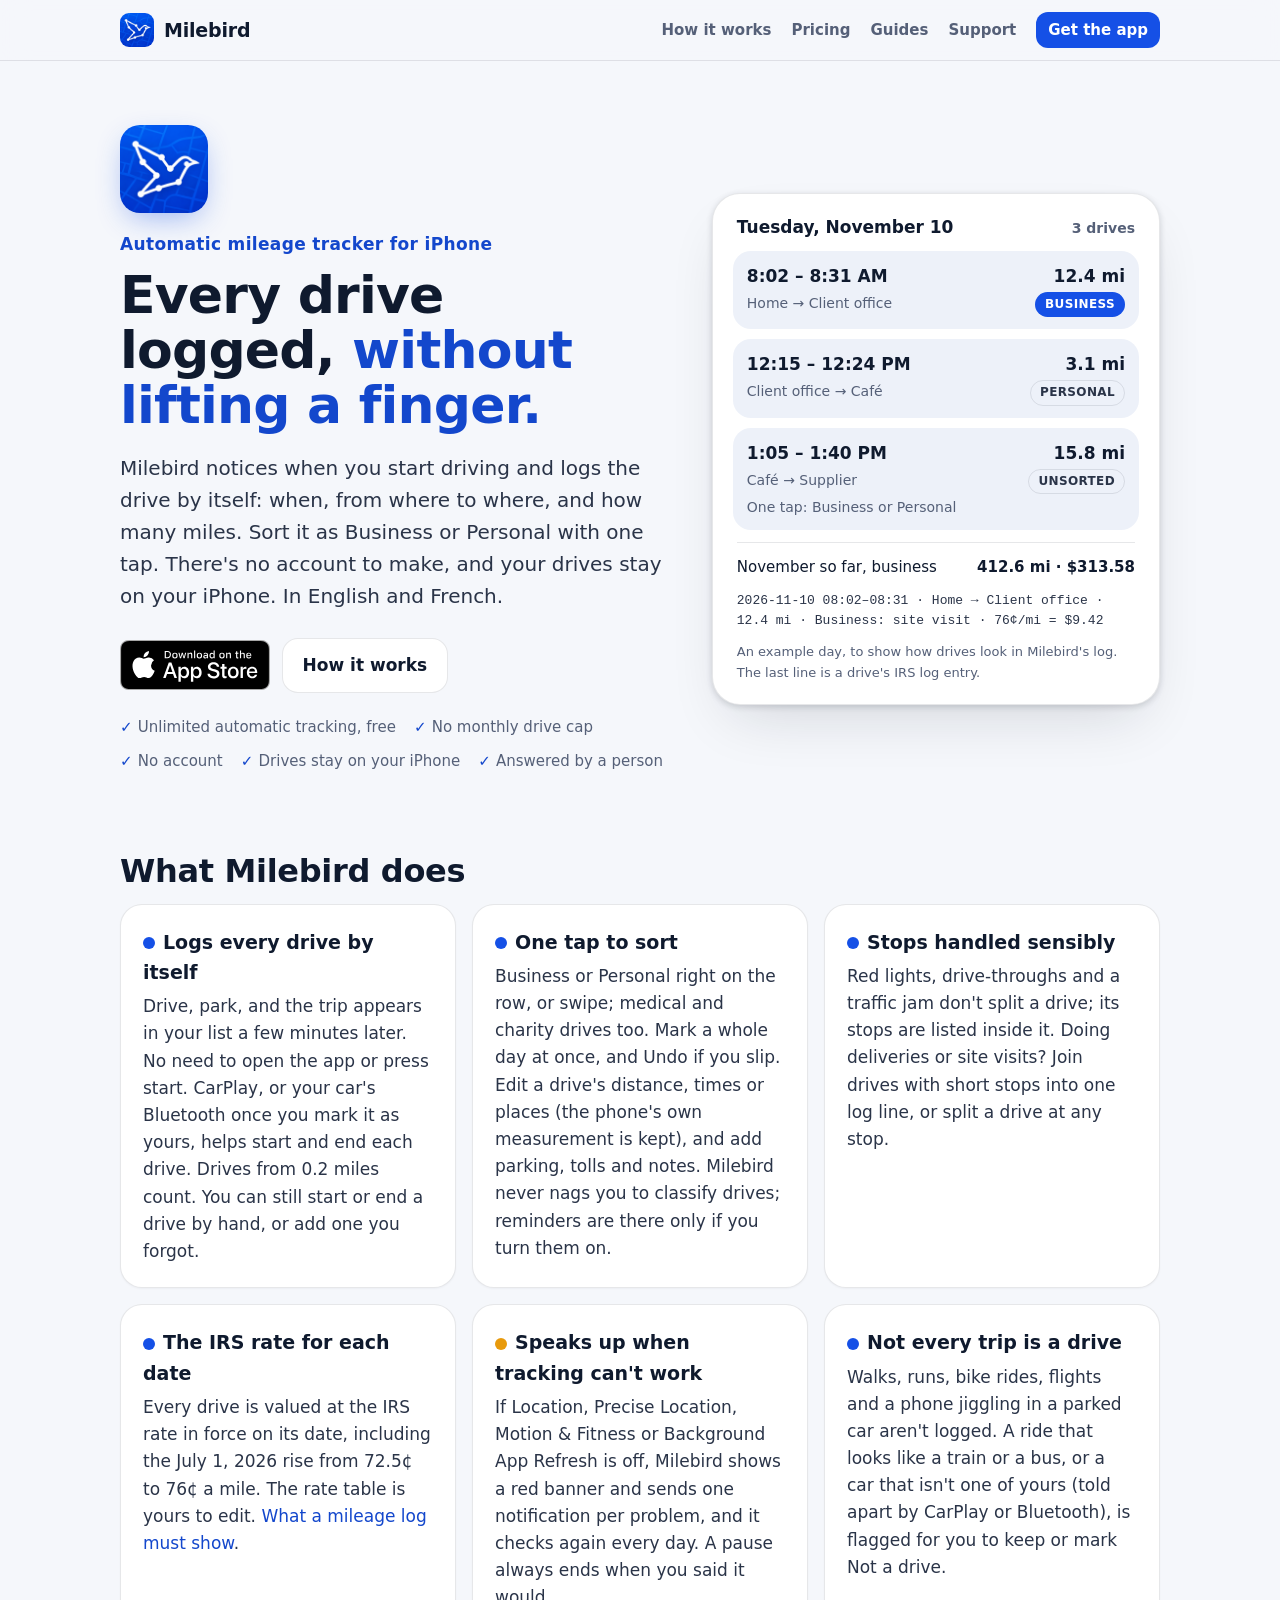
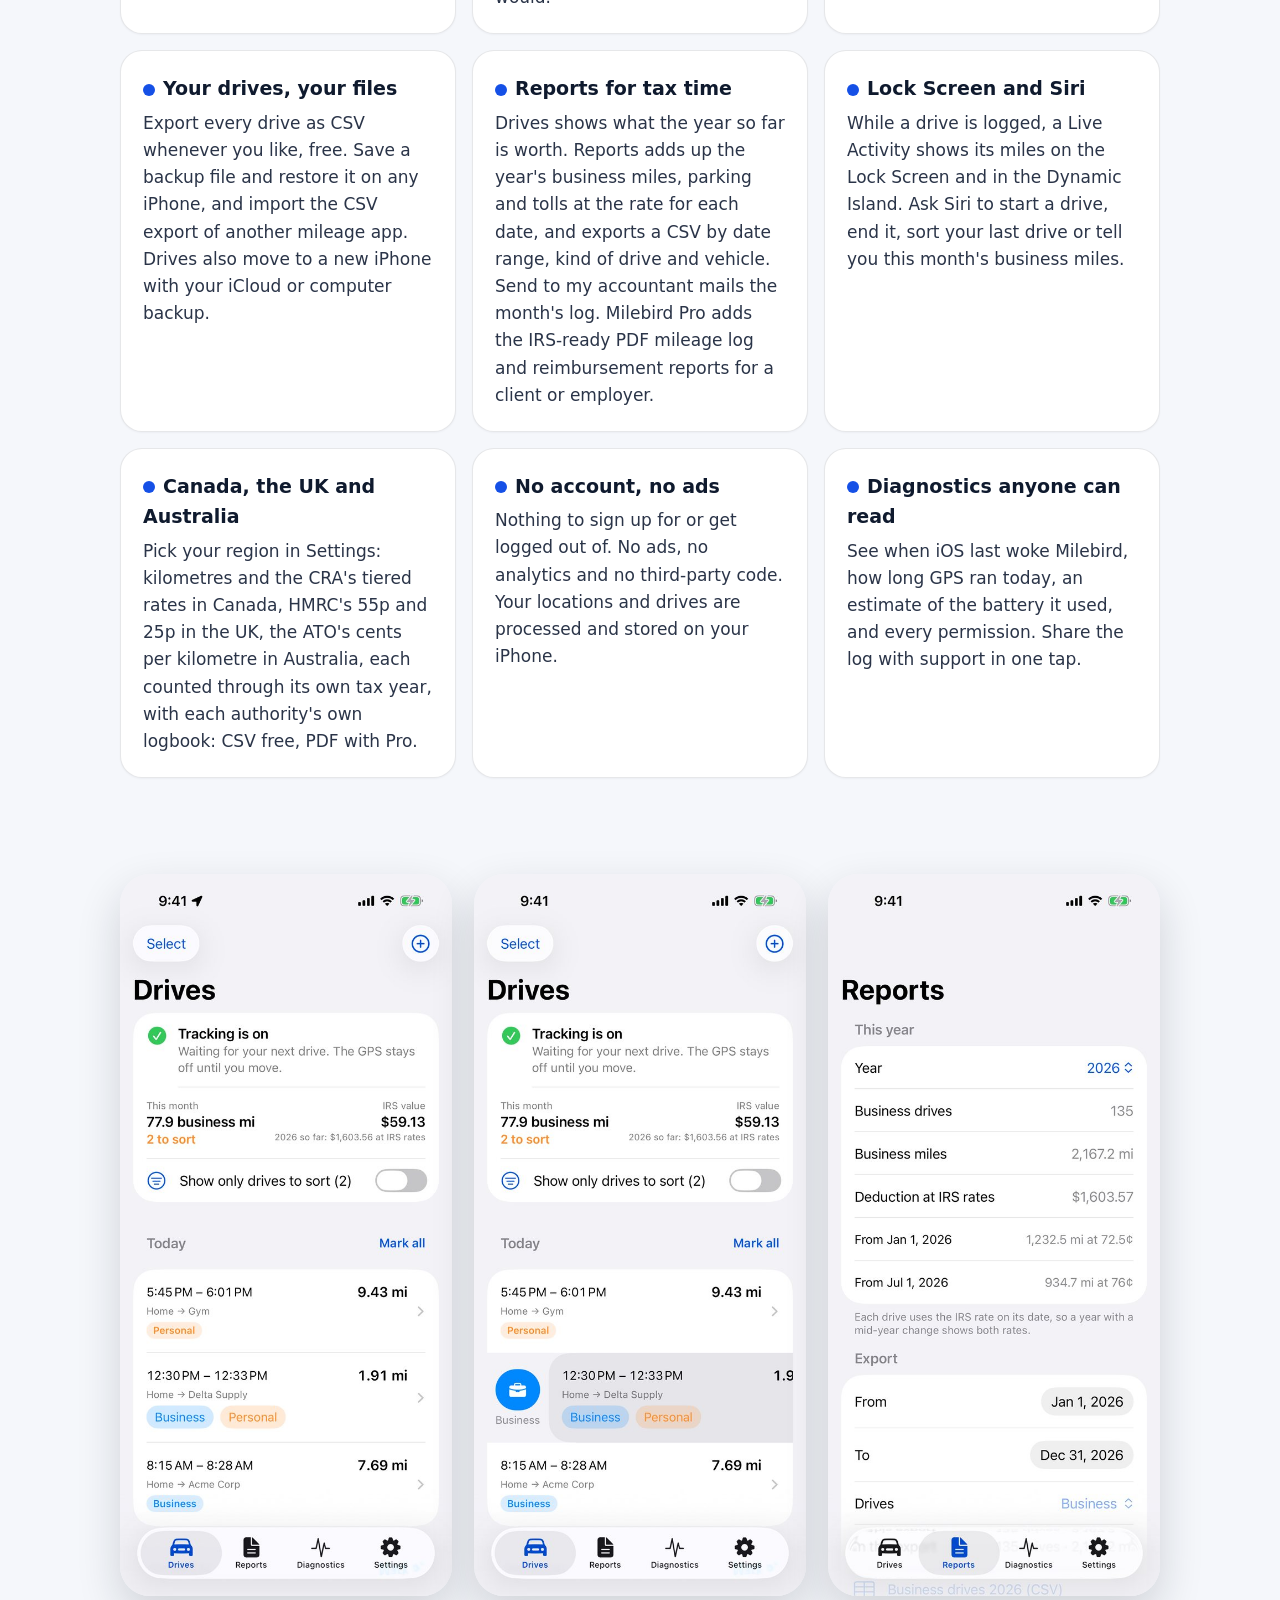
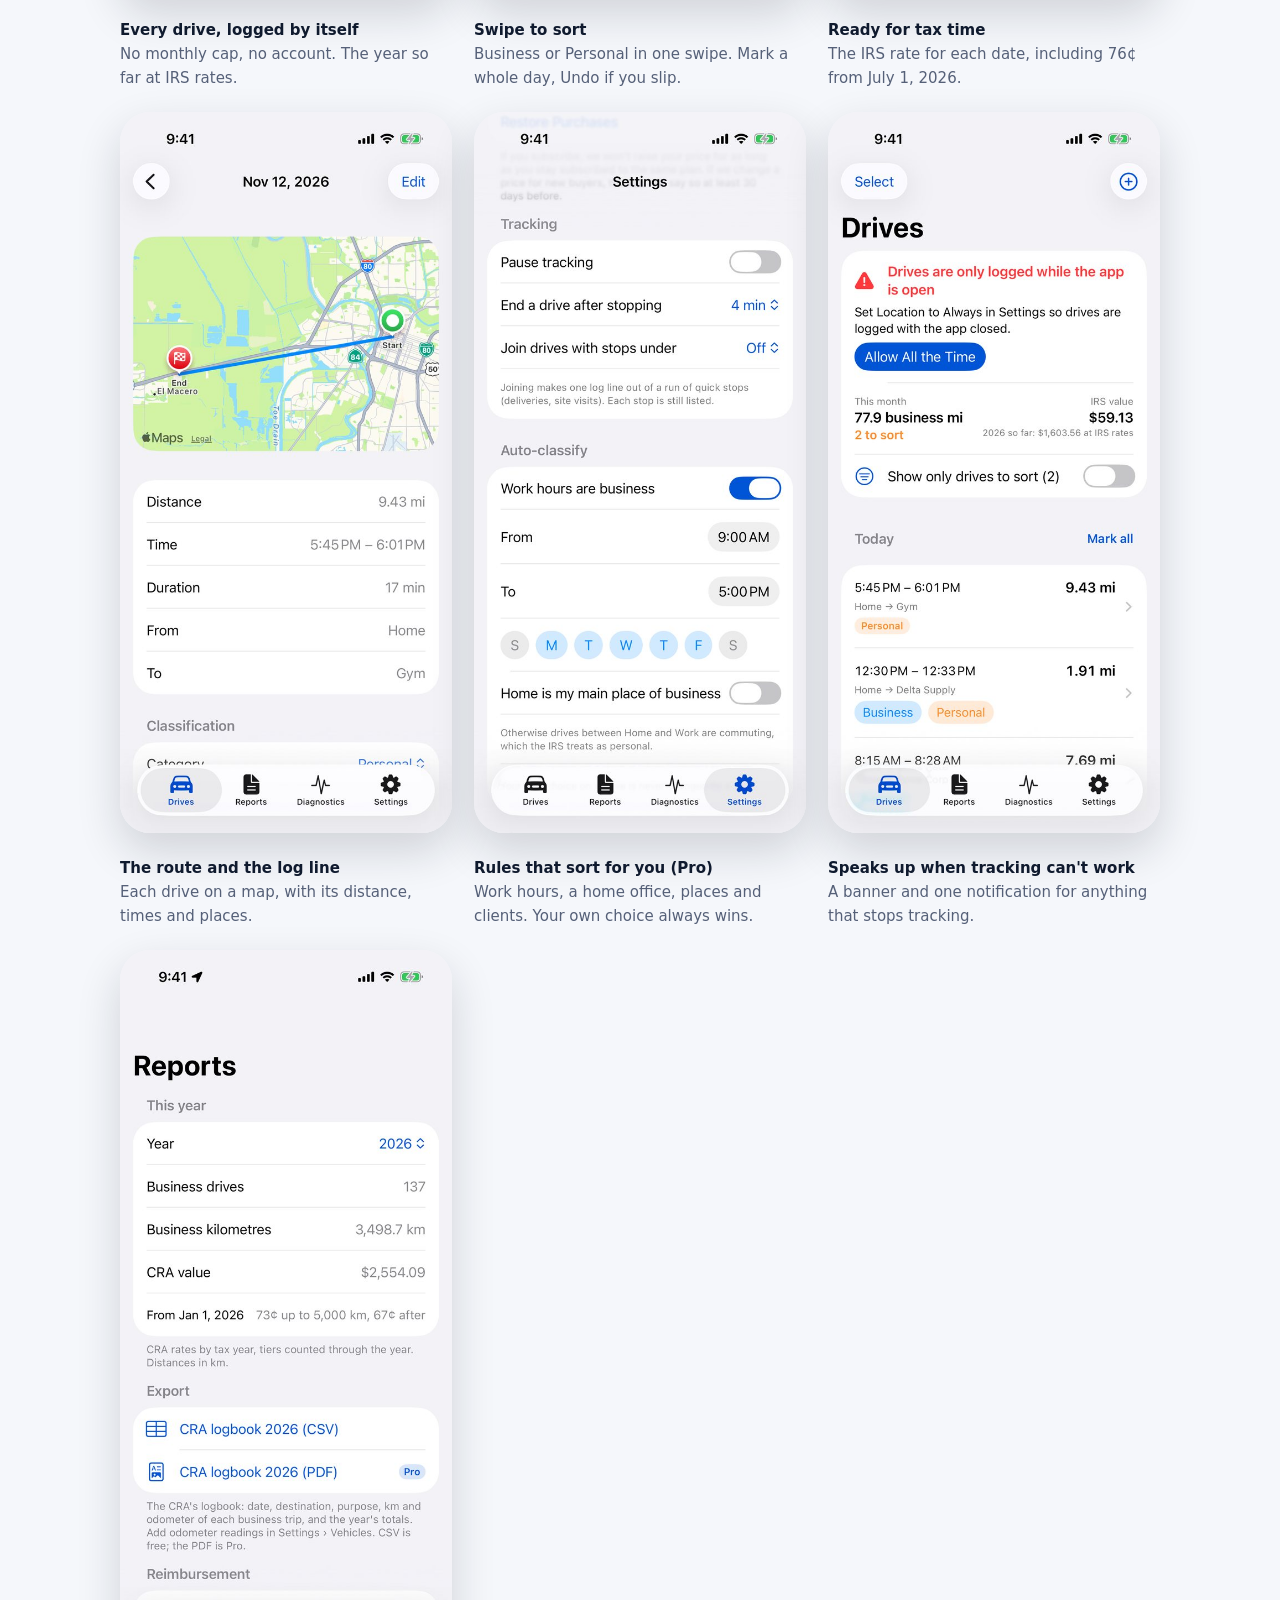
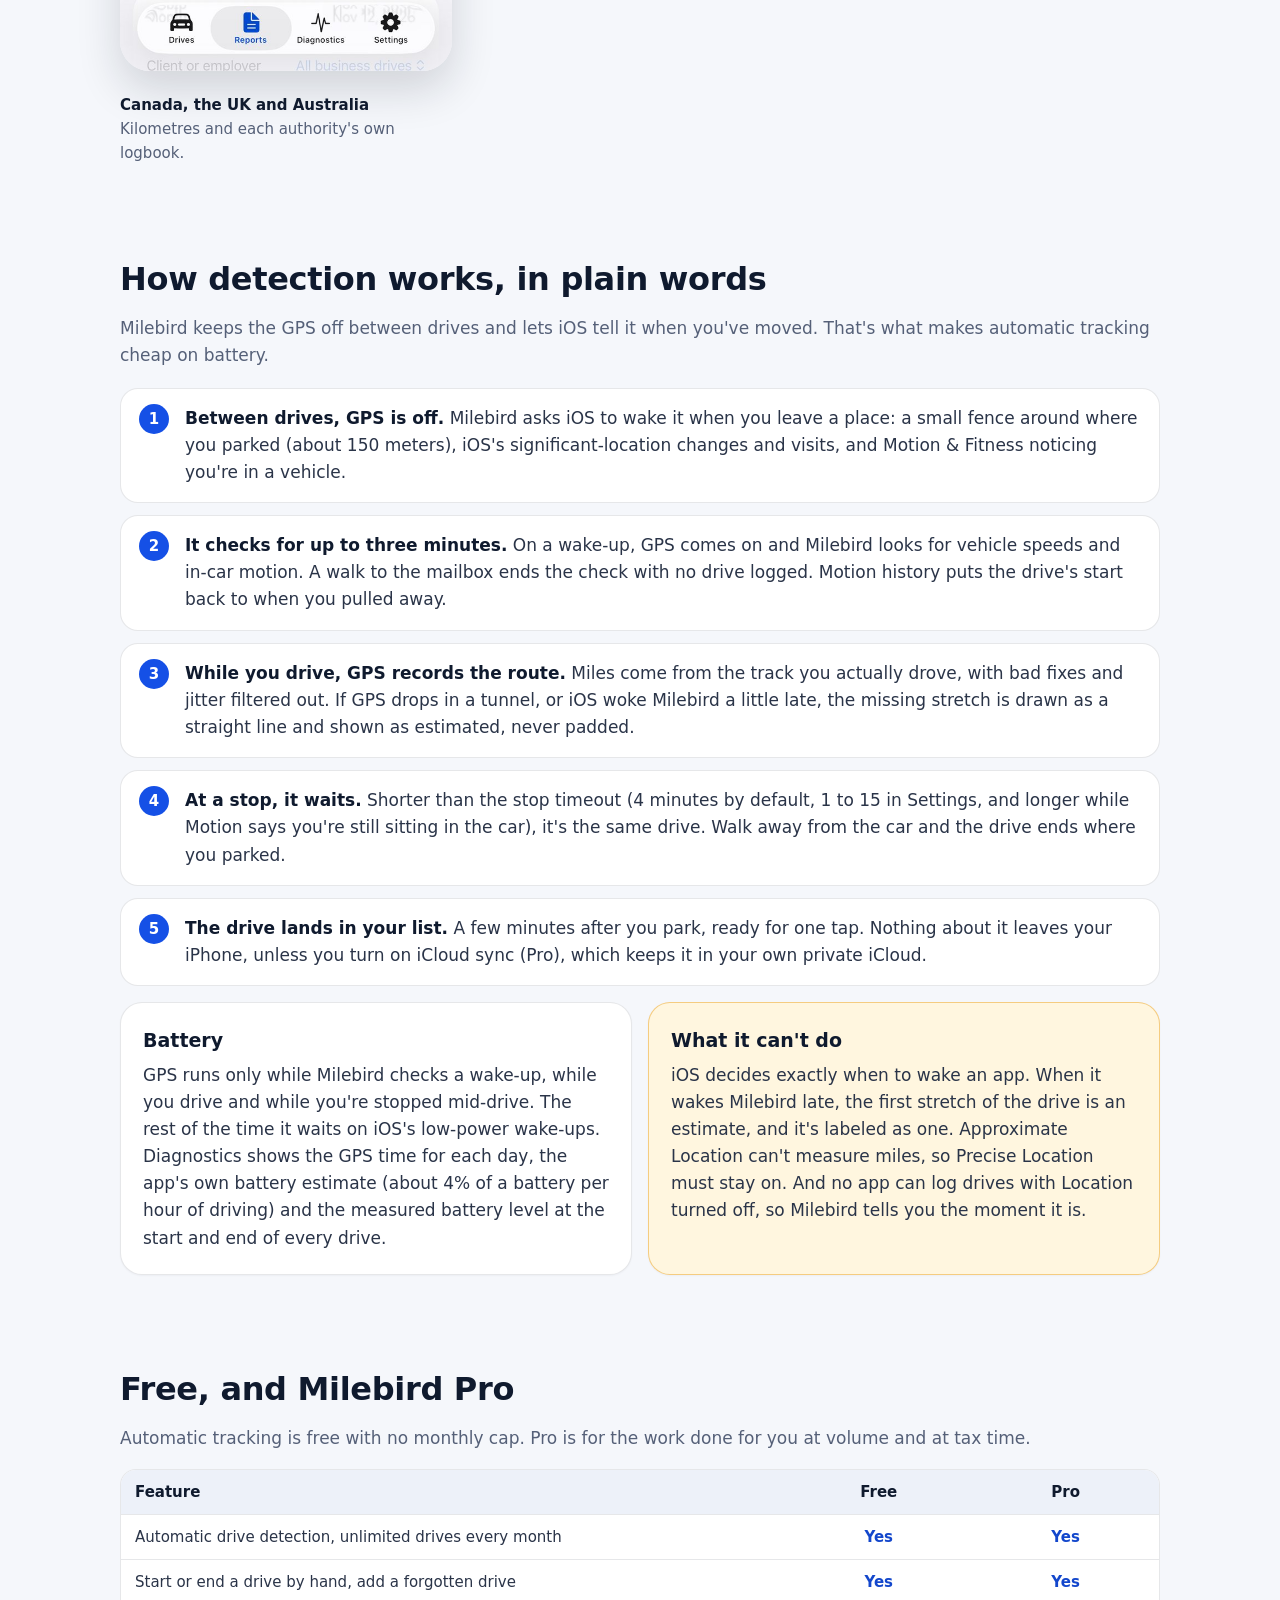
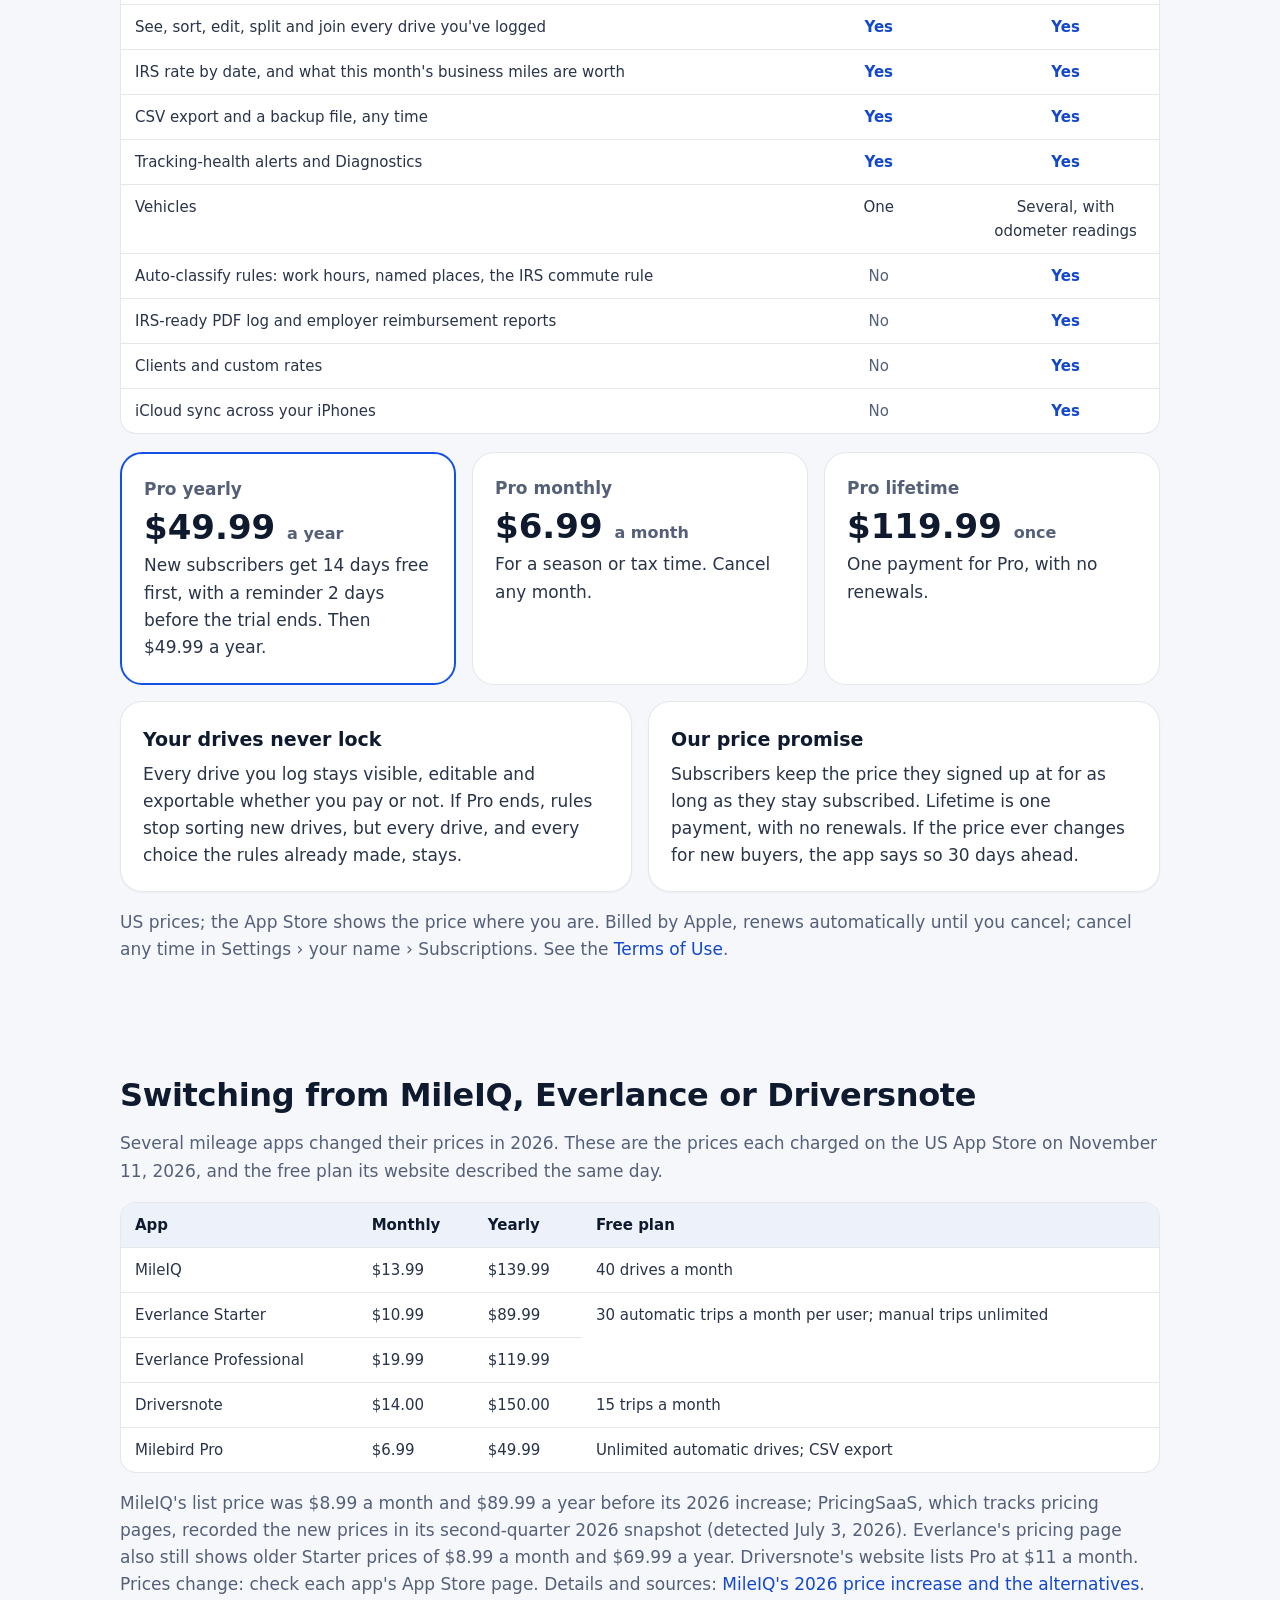
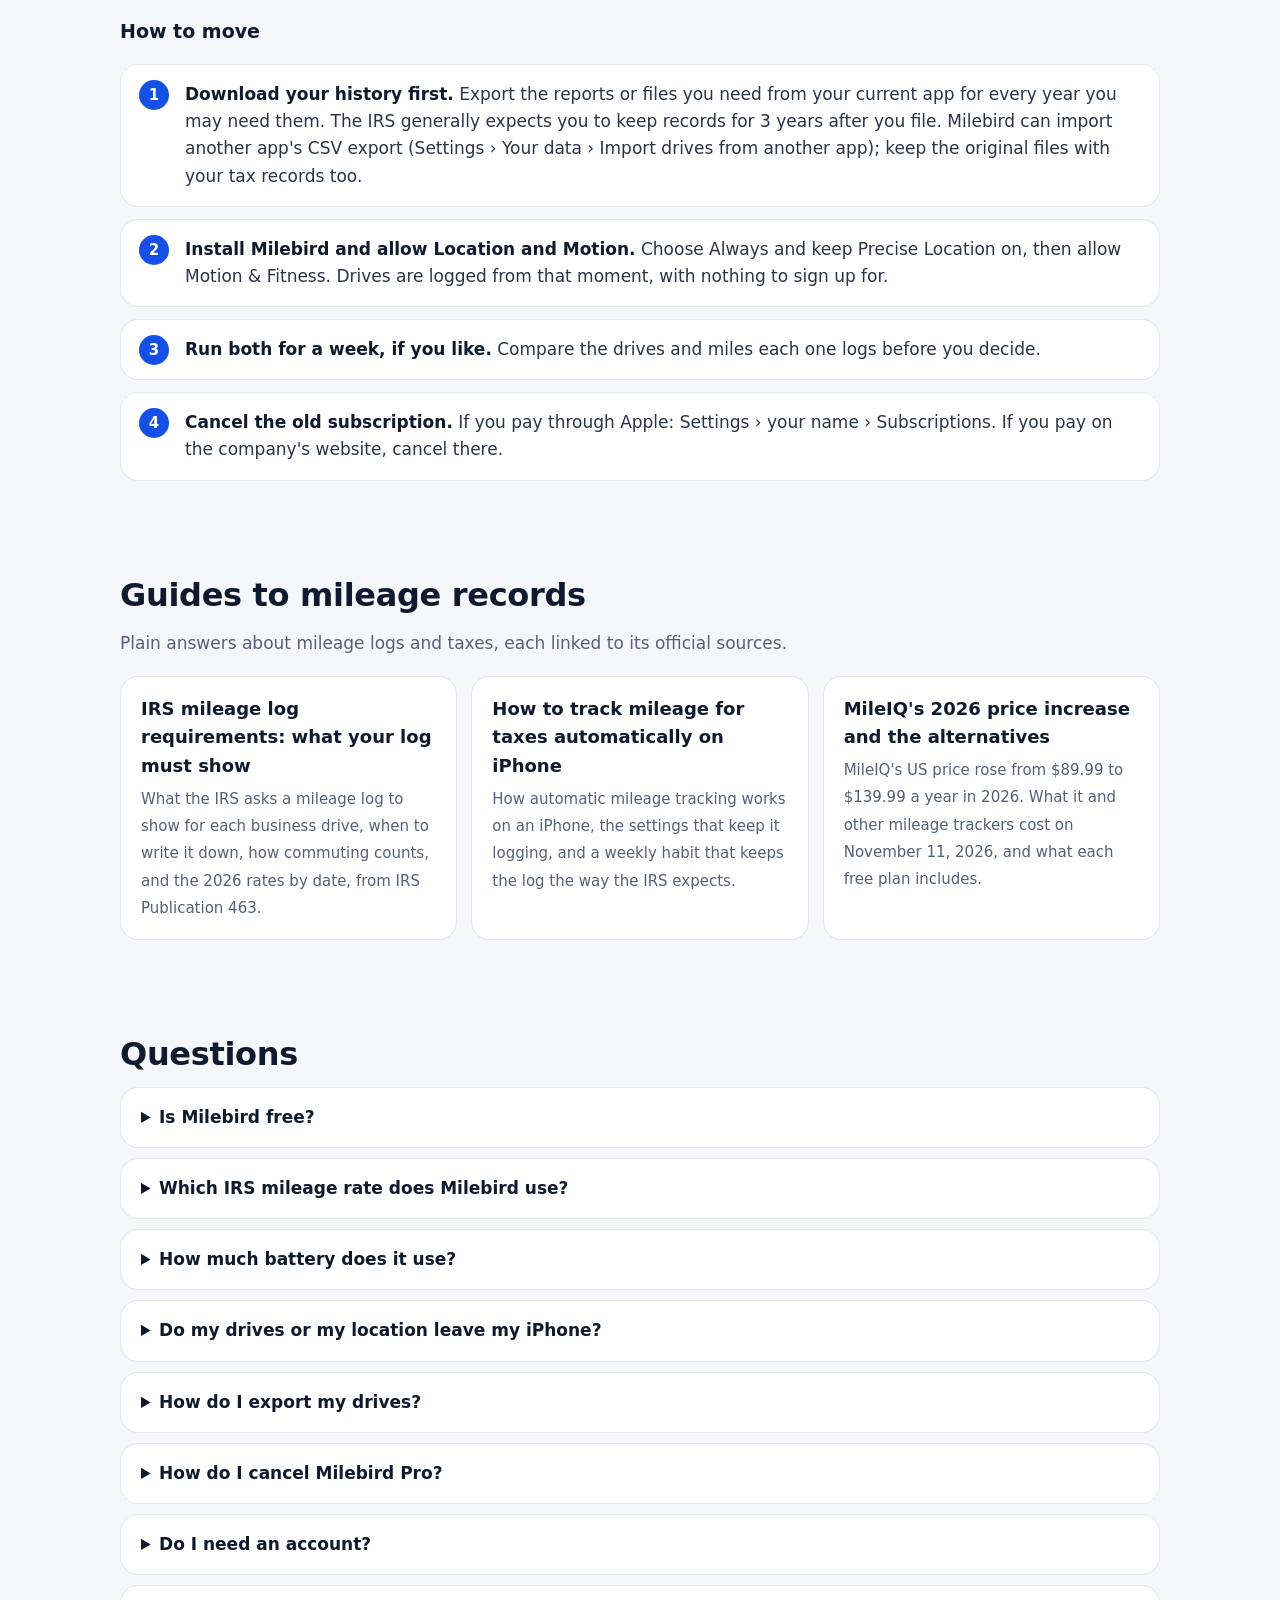
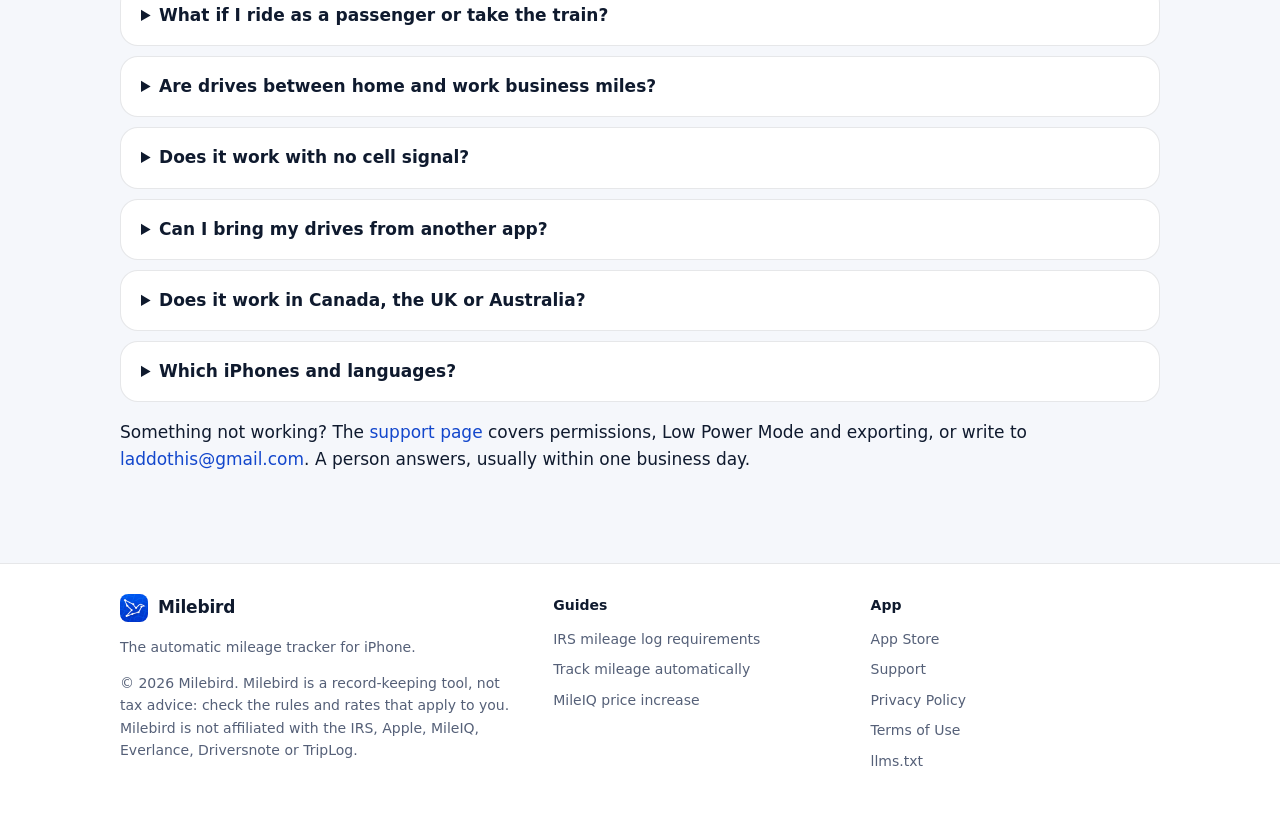
==== commit dcecefdd: "App Store link on: APP_ID 6833829535 (badge, Get the app, Smart App Banner, llms.txt, JSON-LD instal" ====
--- a/index.html
+++ b/index.html
@@ -10,6 +10,7 @@
 <meta name="color-scheme" content="light dark">
 <meta name="theme-color" content="#f5f7fb" media="(prefers-color-scheme: light)">
 <meta name="theme-color" content="#0b1020" media="(prefers-color-scheme: dark)">
+<meta name="apple-itunes-app" content="app-id=6833829535">
 <meta property="og:type" content="website">
 <meta property="og:site_name" content="Milebird">
 <meta property="og:title" content="Milebird: Automatic Mileage Tracker for iPhone, Free">
@@ -25,7 +26,7 @@
 <link rel="stylesheet" href="style.css">
 <link rel="alternate" type="text/plain" title="llms.txt" href="llms.txt">
 <script type="application/ld+json">{"@context": "https://schema.org", "@type": "WebSite", "name": "Milebird", "url": "https://coderalert0.github.io/milebird-site/", "description": "Automatic mileage log for iPhone: every drive logged by itself, one-tap business or personal, the IRS rate by date. Unlimited tracking free, no account.", "publisher": {"@type": "Organization", "name": "Milebird", "url": "https://coderalert0.github.io/milebird-site/", "logo": "https://coderalert0.github.io/milebird-site/img/icon-512.png"}, "inLanguage": "en-US"}</script>
-<script type="application/ld+json">{"@context": "https://schema.org", "@type": "MobileApplication", "name": "Mileage Tracker: Milebird", "alternateName": "Milebird", "url": "https://coderalert0.github.io/milebird-site/", "operatingSystem": "iOS 17.0 or later", "applicationCategory": "FinanceApplication", "description": "Milebird is an automatic mileage tracker for iPhone. It notices when you start driving and logs each drive by itself (date, times, where from and to, and miles), so self-employed people and employees who drive for work can mark drives Business or Personal with one tap and keep an IRS-style mileage log. Unlimited automatic tracking is free, with no account, and drives stay on the iPhone.", "featureList": ["Automatic drive detection with no monthly cap", "One-tap Business or Personal", "Mark a whole day, with Undo", "IRS standard mileage rate by date, including the July 1, 2026 change", "CSV export and backup file", "Tracking-health alerts", "Diagnostics", "Split and join drives at stops", "Auto-classify rules (Pro)", "IRS-ready PDF and reimbursement reports (Pro)", "Several vehicles and odometer readings (Pro)", "iCloud sync (Pro)"], "inLanguage": "en", "publisher": {"@type": "Organization", "name": "Milebird", "url": "https://coderalert0.github.io/milebird-site/", "logo": "https://coderalert0.github.io/milebird-site/img/icon-512.png"}, "offers": [{"@type": "Offer", "name": "Milebird (free, unlimited automatic tracking)", "price": "0", "priceCurrency": "USD"}, {"@type": "Offer", "name": "Milebird Pro, monthly", "price": "6.99", "priceCurrency": "USD"}, {"@type": "Offer", "name": "Milebird Pro, yearly", "price": "49.99", "priceCurrency": "USD"}, {"@type": "Offer", "name": "Milebird Pro, lifetime", "price": "119.99", "priceCurrency": "USD"}], "image": "https://coderalert0.github.io/milebird-site/img/icon-512.png", "screenshot": ["https://coderalert0.github.io/milebird-site/img/shots/1-drives.jpg", "https://coderalert0.github.io/milebird-site/img/shots/2-sort.jpg", "https://coderalert0.github.io/milebird-site/img/shots/3-reports.jpg", "https://coderalert0.github.io/milebird-site/img/shots/4-detail.jpg", "https://coderalert0.github.io/milebird-site/img/shots/5-rules.jpg", "https://coderalert0.github.io/milebird-site/img/shots/6-health.jpg", "https://coderalert0.github.io/milebird-site/img/shots/7-canada.jpg"]}</script>
+<script type="application/ld+json">{"@context": "https://schema.org", "@type": "MobileApplication", "name": "Mileage Tracker: Milebird", "alternateName": "Milebird", "url": "https://coderalert0.github.io/milebird-site/", "operatingSystem": "iOS 17.0 or later", "applicationCategory": "FinanceApplication", "description": "Milebird is an automatic mileage tracker for iPhone. It notices when you start driving and logs each drive by itself (date, times, where from and to, and miles), so self-employed people and employees who drive for work can mark drives Business or Personal with one tap and keep an IRS-style mileage log. Unlimited automatic tracking is free, with no account, and drives stay on the iPhone.", "featureList": ["Automatic drive detection with no monthly cap", "One-tap Business or Personal", "Mark a whole day, with Undo", "IRS standard mileage rate by date, including the July 1, 2026 change", "CSV export and backup file", "Tracking-health alerts", "Diagnostics", "Split and join drives at stops", "Auto-classify rules (Pro)", "IRS-ready PDF and reimbursement reports (Pro)", "Several vehicles and odometer readings (Pro)", "iCloud sync (Pro)"], "inLanguage": "en", "publisher": {"@type": "Organization", "name": "Milebird", "url": "https://coderalert0.github.io/milebird-site/", "logo": "https://coderalert0.github.io/milebird-site/img/icon-512.png"}, "offers": [{"@type": "Offer", "name": "Milebird (free, unlimited automatic tracking)", "price": "0", "priceCurrency": "USD"}, {"@type": "Offer", "name": "Milebird Pro, monthly", "price": "6.99", "priceCurrency": "USD"}, {"@type": "Offer", "name": "Milebird Pro, yearly", "price": "49.99", "priceCurrency": "USD"}, {"@type": "Offer", "name": "Milebird Pro, lifetime", "price": "119.99", "priceCurrency": "USD"}], "installUrl": "https://apps.apple.com/us/app/id6833829535", "downloadUrl": "https://apps.apple.com/us/app/id6833829535", "image": "https://coderalert0.github.io/milebird-site/img/icon-512.png", "screenshot": ["https://coderalert0.github.io/milebird-site/img/shots/1-drives.jpg", "https://coderalert0.github.io/milebird-site/img/shots/2-sort.jpg", "https://coderalert0.github.io/milebird-site/img/shots/3-reports.jpg", "https://coderalert0.github.io/milebird-site/img/shots/4-detail.jpg", "https://coderalert0.github.io/milebird-site/img/shots/5-rules.jpg", "https://coderalert0.github.io/milebird-site/img/shots/6-health.jpg", "https://coderalert0.github.io/milebird-site/img/shots/7-canada.jpg"]}</script>
 <script type="application/ld+json">{"@context": "https://schema.org", "@type": "FAQPage", "mainEntity": [{"@type": "Question", "name": "Is Milebird free?", "acceptedAnswer": {"@type": "Answer", "text": "Yes. Automatic tracking is free with no monthly cap: every drive is logged, and you can view, sort, edit and export every one as CSV, with no account. Milebird Pro adds auto-classify rules, IRS-ready PDF and reimbursement reports, several vehicles with odometer readings, clients and custom rates, and iCloud sync, for $6.99 a month, $49.99 a year (14 days free for new subscribers) or $119.99 once, in the US."}}, {"@type": "Question", "name": "Which IRS mileage rate does Milebird use?", "acceptedAnswer": {"@type": "Answer", "text": "The rate in force on the date of each drive. For 2026 the IRS set the business rate at 72.5 cents a mile from January 1 and raised it to 76 cents for miles driven from July 1, 2026 (medical and moving: 20.5 cents, then 23.5; charity: 14 cents all year). So a drive on June 30 is valued at 72.5¢ and one on July 1 at 76¢. You can edit the table, or add a rate when the IRS announces a new one."}}, {"@type": "Question", "name": "How much battery does it use?", "acceptedAnswer": {"@type": "Answer", "text": "Little between drives, because the GPS is off: iOS wakes Milebird when you move. GPS runs while Milebird checks a possible drive, while you drive and at stops during a drive. Diagnostics shows the GPS time for each day and the app's own estimate (about 4% of a battery per hour of driving), with the measured battery level at the start and end of each drive."}}, {"@type": "Question", "name": "Do my drives or my location leave my iPhone?", "acceptedAnswer": {"@type": "Answer", "text": "Not to us. Location and motion are processed on your iPhone, and your drives are stored there (and in your iPhone's own iCloud or computer backup). With Milebird Pro you can turn on iCloud sync, which keeps them in your own private iCloud, readable only by your Apple Account. Milebird has no account, no server, no analytics and no third-party code. Maps are drawn with Apple Maps, and addresses for places you haven't named come from Apple's geocoder. See the privacy policy."}}, {"@type": "Question", "name": "How do I export my drives?", "acceptedAnswer": {"@type": "Answer", "text": "Settings › Your data › Export all drives (CSV) gives you every drive with its date, start and end times, from, to, miles, category, purpose, vehicle, rate and value. Send it to Mail, Files or your accountant. You can also save a backup file there and restore it on any iPhone. Both are free, always."}}, {"@type": "Question", "name": "How do I cancel Milebird Pro?", "acceptedAnswer": {"@type": "Answer", "text": "Pro is billed by Apple. On your iPhone go to Settings › your name › Subscriptions › Milebird and cancel at least 24 hours before the current period ends. You keep every drive, and you can still export them all."}}, {"@type": "Question", "name": "Do I need an account?", "acceptedAnswer": {"@type": "Answer", "text": "No. There's nothing to sign up for, so there's nothing to get logged out of. Open the app, allow Location and Motion & Fitness, and drive."}}, {"@type": "Question", "name": "What if I ride as a passenger or take the train?", "acceptedAnswer": {"@type": "Answer", "text": "Rides that look like a train or a bus, and rides in a car that isn't one of yours (Milebird tells your cars apart by their CarPlay or Bluetooth connection, once you mark them in Settings › My cars), are flagged for you. Keep the drive, or tap Not a drive to keep it out of your totals."}}, {"@type": "Question", "name": "Are drives between home and work business miles?", "acceptedAnswer": {"@type": "Answer", "text": "Usually not. The IRS treats driving between home and your regular place of work as personal commuting, however far it is. Milebird's rules follow that, unless you tell it your home is your main place of business. See what an IRS mileage log must show."}}, {"@type": "Question", "name": "Does it work with no cell signal?", "acceptedAnswer": {"@type": "Answer", "text": "Yes. GPS doesn't need a cell signal, and detection and logging happen on the iPhone with no internet. Only the street map behind a drive's route needs a connection to load."}}, {"@type": "Question", "name": "Can I bring my drives from another app?", "acceptedAnswer": {"@type": "Answer", "text": "Yes, from a CSV export: Settings › Your data › Import drives from another app (CSV). Milebird reads the columns by their names (date, times, from, to, miles or kilometres, purpose, category, vehicle), skips rows it can't read and tells you how many, and doesn't make duplicates."}}, {"@type": "Question", "name": "Does it work in Canada, the UK or Australia?", "acceptedAnswer": {"@type": "Answer", "text": "Yes. Choose your region in Settings › Region and rates: Canada and Australia use kilometres, and the app values business drives at the CRA's rates (73¢ a kilometre for the first 5,000 km in 2026, 67¢ after), HMRC's approved mileage allowance (55p a mile for the first 10,000 business miles from 6 April 2026, 25p after) or the ATO's cents per kilometre (91¢ for 2026–27, up to 5,000 km per car). Each exports its own logbook: the CRA's in km (in English or French), HMRC's for the tax year from 6 April, the ATO's car log and 12-week logbook. The CSV is free; the PDF comes with Pro."}}, {"@type": "Question", "name": "Which iPhones and languages?", "acceptedAnswer": {"@type": "Answer", "text": "iPhone with iOS 17 or later, in English or French."}}]}</script>
 </head>
 <body>
@@ -38,7 +39,7 @@
       <a class="hide-sm" href="./#pricing">Pricing</a>
       <a class="hide-sm" href="./#guides">Guides</a>
       <a href="support.html">Support</a>
-      <a class="nav-cta" href="./#get">Coming soon</a>
+      <a class="nav-cta" href="https://apps.apple.com/us/app/id6833829535">Get the app</a>
     </nav>
   </div>
 </header>
@@ -50,7 +51,7 @@
     <h1>Every drive logged, <em>without lifting a finger.</em></h1>
     <p class="lead">Milebird notices when you start driving and logs the drive by itself: when, from where to where, and how many miles. Sort it as Business or Personal with one tap. There's no account to make, and your drives stay on your iPhone. In English and French.</p>
     <div class="actions" id="get">
-      <span class="soon">Coming soon to the App Store<small>For iPhone, iOS 17 or later</small></span>
+      <a class="badge" href="https://apps.apple.com/us/app/id6833829535"><img src="img/app-store-badge.svg" alt="Download on the App Store" width="150" height="50"></a>
       <a class="btn btn-ghost" href="#detection">How it works</a>
     </div>
     <div class="facts"><span>Unlimited automatic tracking, free</span><span>No monthly drive cap</span><span>No account</span><span>Drives stay on your iPhone</span><span>Answered by a person</span></div>
@@ -194,7 +195,7 @@
       <p>© 2026 Milebird. Milebird is a record-keeping tool, not tax advice: check the rules and rates that apply to you. Milebird is not affiliated with the IRS, Apple, MileIQ, Everlance, Driversnote or TripLog.</p>
     </div>
     <nav aria-label="Guides"><p class="foot-title">Guides</p><a href="irs-mileage-log-requirements.html">IRS mileage log requirements</a><a href="how-to-track-mileage-automatically.html">Track mileage automatically</a><a href="mileiq-price-increase-alternatives.html">MileIQ price increase</a></nav>
-    <nav aria-label="App"><p class="foot-title">App</p><a href="support.html">Support</a><a href="privacy.html">Privacy Policy</a><a href="terms.html">Terms of Use</a><a href="llms.txt">llms.txt</a></nav>
+    <nav aria-label="App"><p class="foot-title">App</p><a href="https://apps.apple.com/us/app/id6833829535">App Store</a><a href="support.html">Support</a><a href="privacy.html">Privacy Policy</a><a href="terms.html">Terms of Use</a><a href="llms.txt">llms.txt</a></nav>
   </div>
 </footer>
 <script src="site.js"></script>
